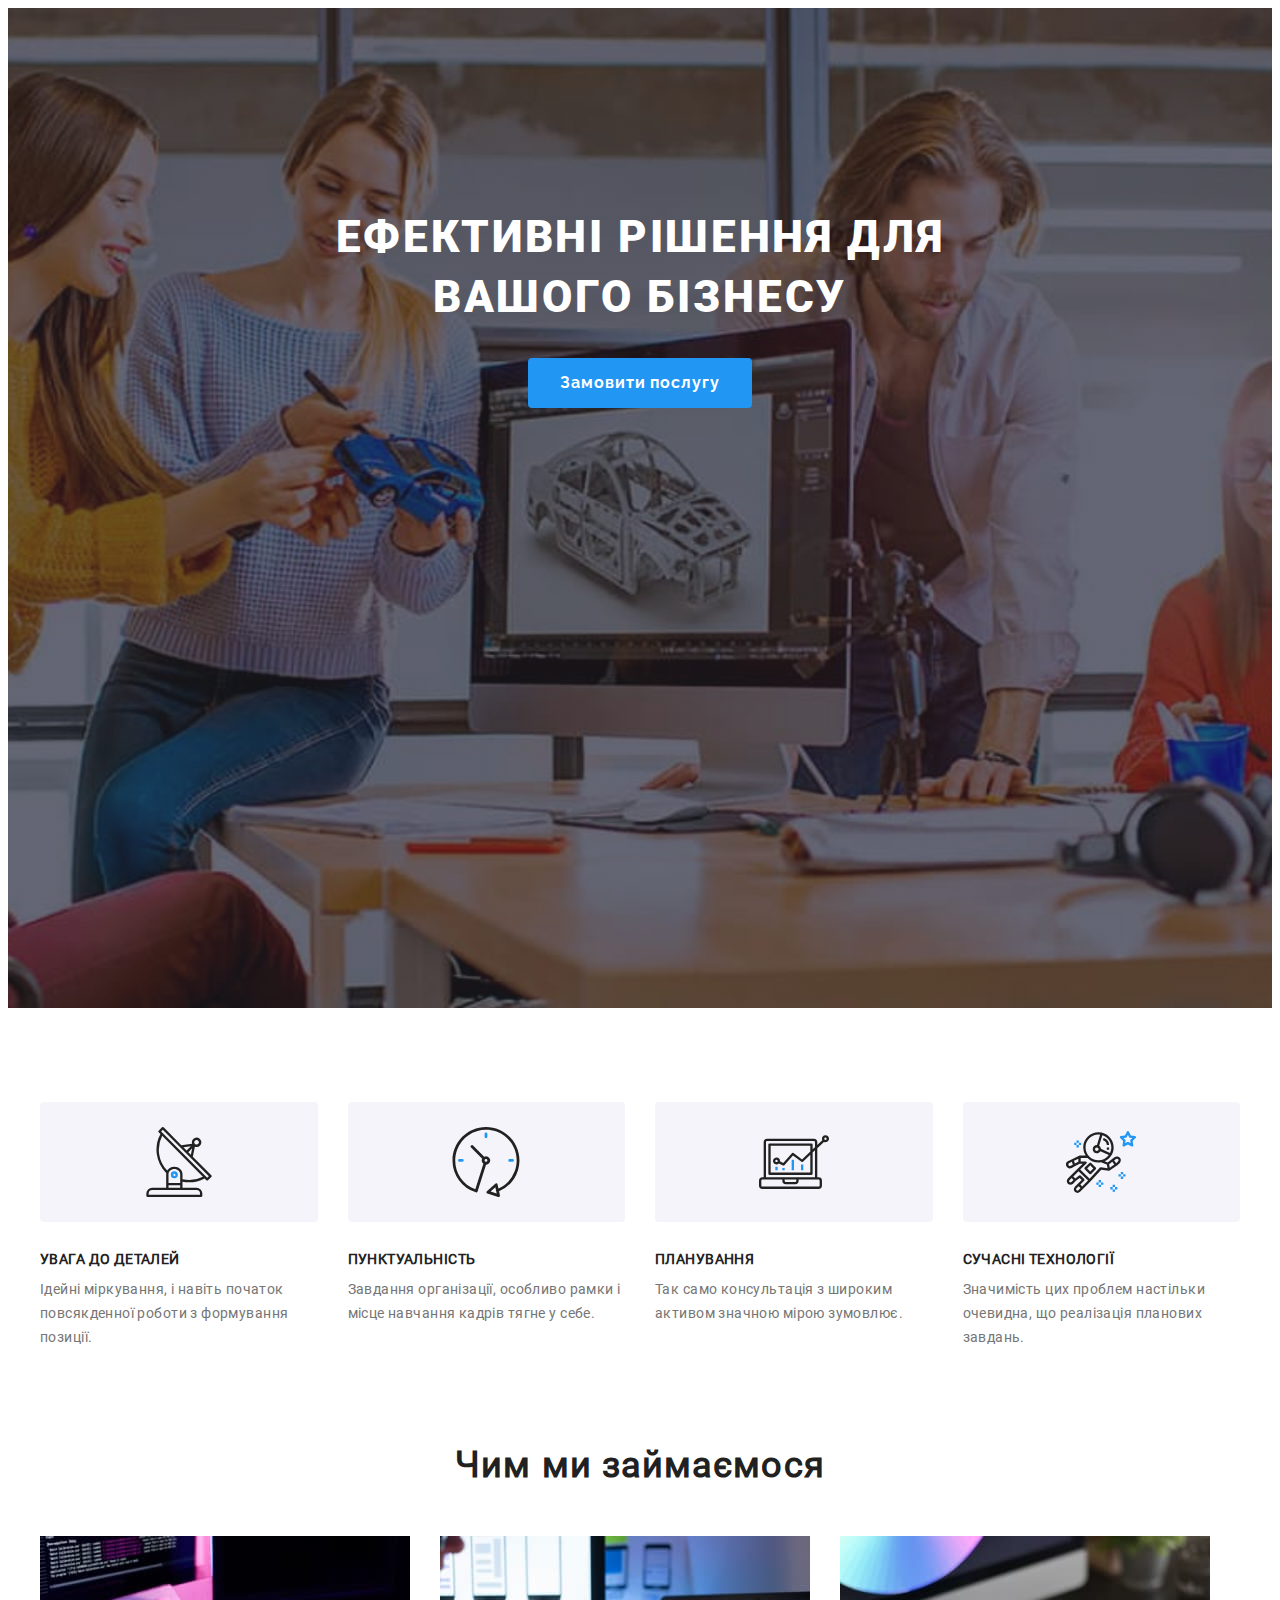
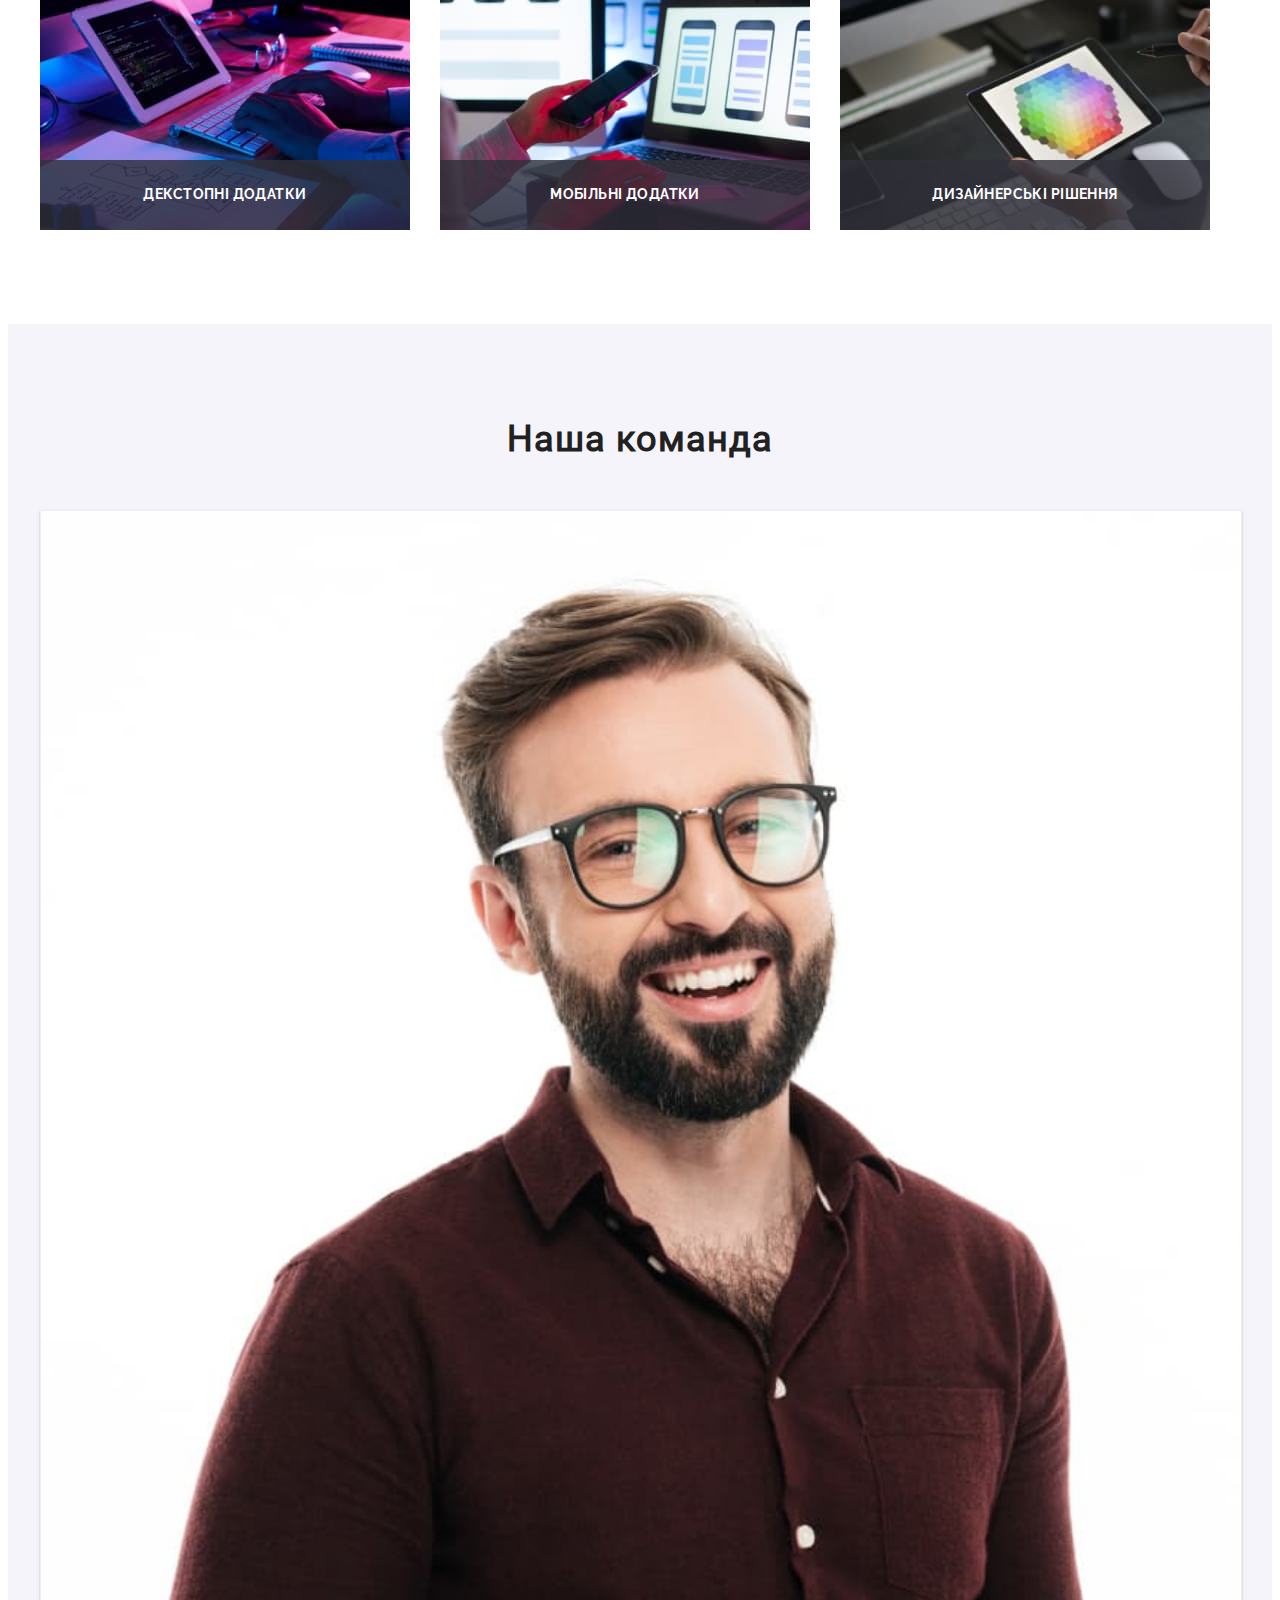
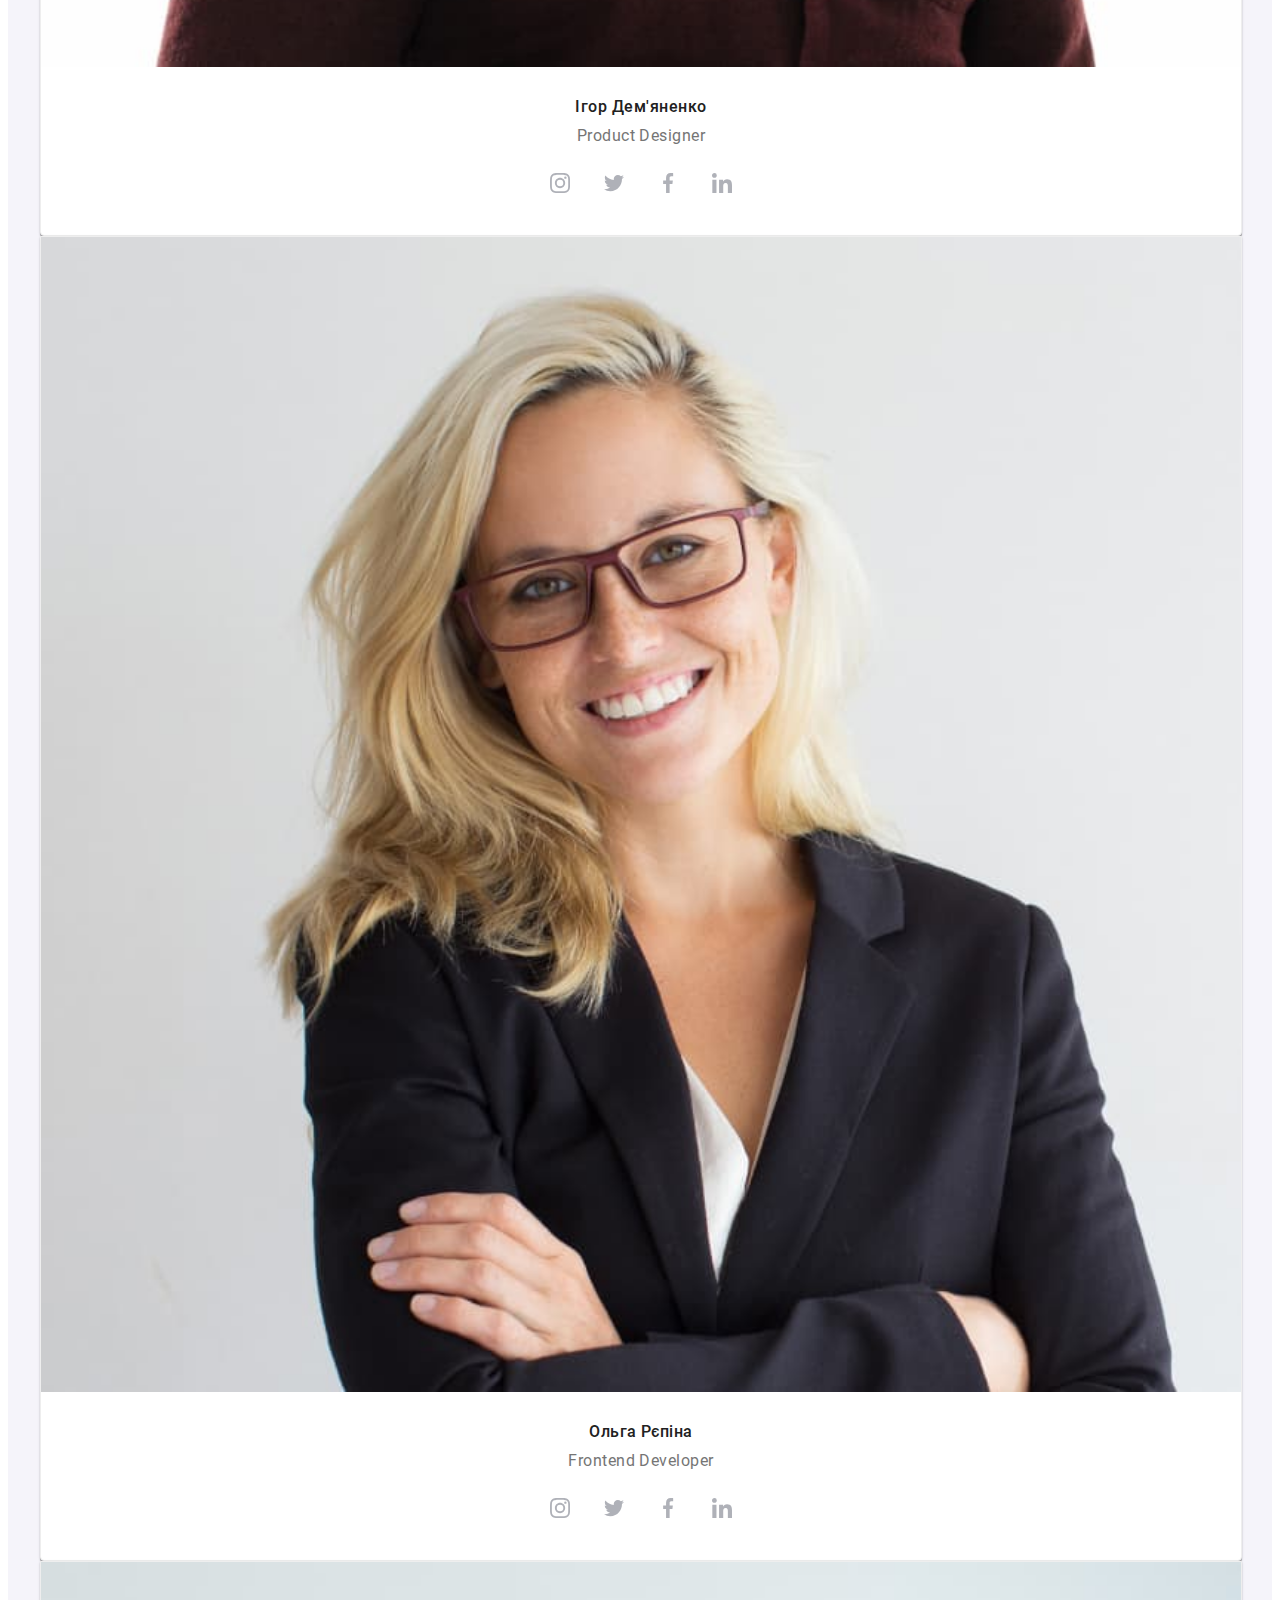
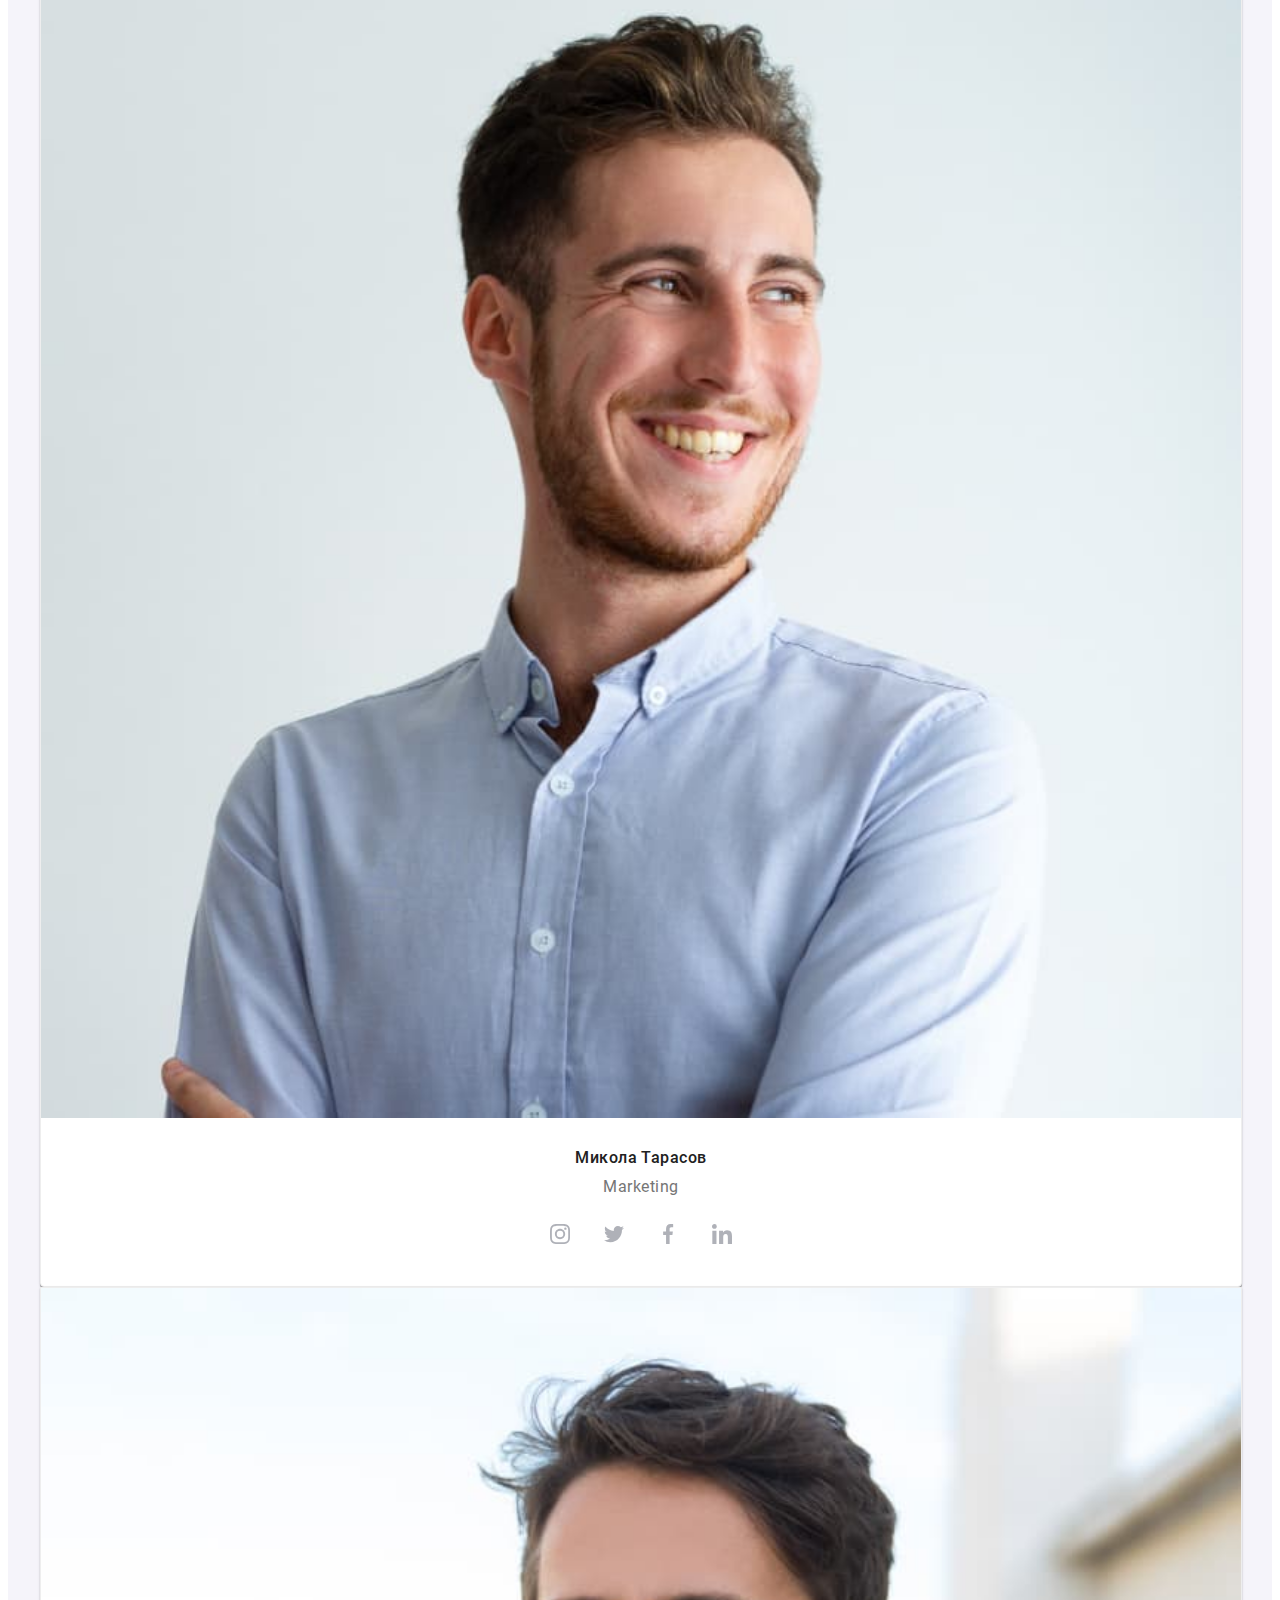
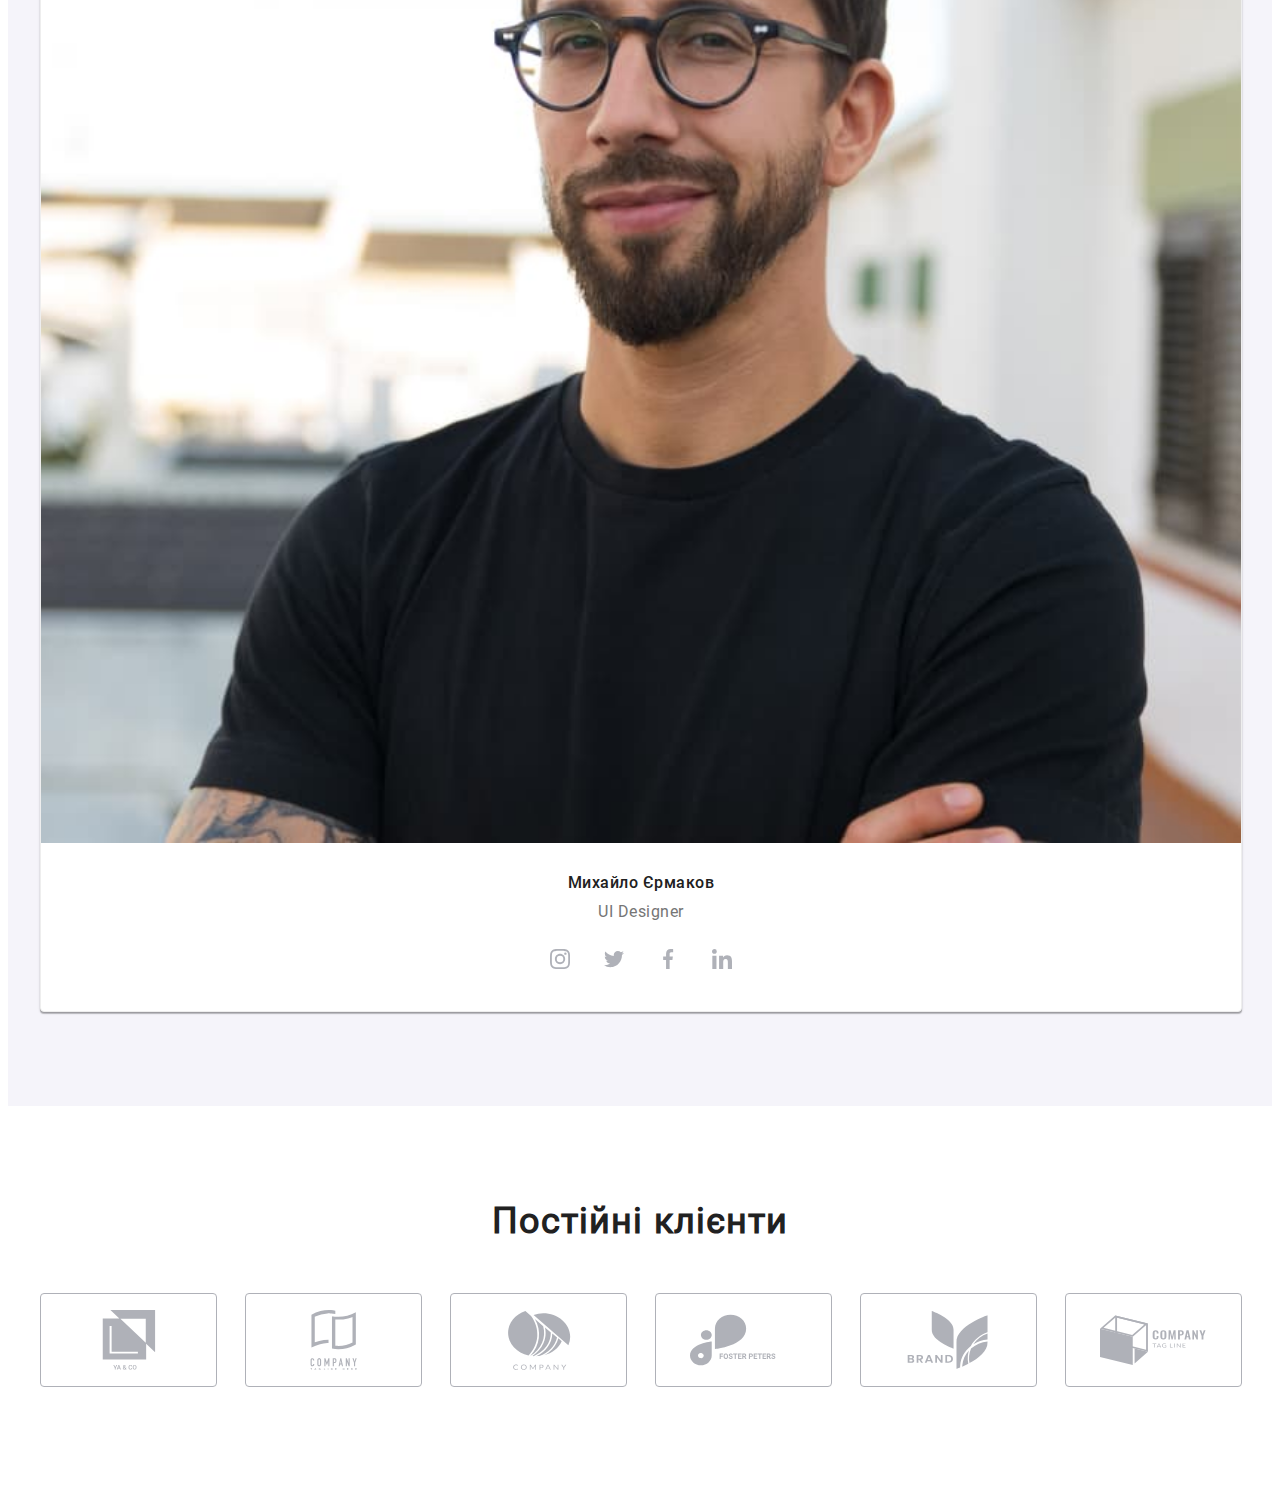
==== index.html @ 54b964d5 "Додає адаптивну верстку секцій головної сторінки" ====
<!DOCTYPE html>
<html lang="uk">
  <head>
    <meta charset="UTF-8" />
    <meta http-equiv="X-UA-Compatible" content="IE=edge" />
    <meta name="viewport" content="width=device-width, initial-scale=1.0" />
    <title>Studio</title>
    <!-- <link rel="preconnect" href="https://fonts.googleapis.com" />
    <link rel="preconnect" href="https://fonts.gstatic.com" crossorigin />
    <link
      href="https://fonts.googleapis.com/css2?family=Raleway:wght@700&family=Roboto:wght@400;500;700;900&display=swap"
      rel="stylesheet"
    /> -->
    <link
      rel="stylesheet"
      href="https://cdnjs.cloudflare.com/ajax/libs/modern-normalize/1.1.0/modern-normalize.min.css"
      integrity="sha512-wpPYUAdjBVSE4KJnH1VR1HeZfpl1ub8YT/NKx4PuQ5NmX2tKuGu6U/JRp5y+Y8XG2tV+wKQpNHVUX03MfMFn9Q=="
      crossorigin="anonymous"
      referrerpolicy="no-referrer"
    />
    <!-- <link rel="stylesheet" href="./css/styles.css" /> -->
    <link rel="stylesheet" href="./css/main.min.css" />

  </head>
  <body>
    <!-- <header class="header">
      <div class="container container-header">
        <a href="./index.html" lang="en" class="logo-colored link logo"
          >Web<span class="logo__dark">Studio</span></a>
        <nav>
          <ul class="list navigation">
            <li class="navigation__item">
              <a href="" class="navigation__link current link">Студія</a>
            </li>
            <li class="navigation__item">
              <a href="./portfolio.html" class="navigation__link link">Портфоліо</a>
            </li>
            <li class="navigation__item"><a href="" class="navigation__link link">Контакти</a></li>
          </ul>
        </nav>
        <ul class="list contact">
          <li>
            <a href="mailto:info@devstudio.com" class="contact__link link">
              <svg class="contact__icon" width="16" height="12">
                <use href="./images/icons.svg#icon-mail"></use></svg>info@devstudio.com</a
            >
          </li>
          <li>
            <a href="tel:+380961111111" class="contact__link link">
              <svg class="contact__icon" width="10" height="16">
                <use href="./images/icons.svg#icon-smartphone"></use></svg>+38 096 111 11 11</a
            >
          </li>
        </ul>
      </div>
    </header> -->

    <main>
      <section class="hero">
        <div class="container hero__container">
          <h1 class="hero__title">Ефективні рішення для вашого бізнесу</h1>
          <button type="button" class="hero__button" data-modal-open>Замовити послугу</button>
        </div>
      </section>
      <section class="section section-pb-null">
        <div class="container">
          <h2 class="visually-hidden">Наші переваги</h2>
          <ul class="list preference">
            <li class="preference__item">
              <div class="preference__bg">
                <svg width="70" height="70">
                  <use href="./images/icons.svg#icon-antenna"></use>
                </svg>
              </div>
              <h3 class="preference__title">Увага до деталей</h3>
              <p class="preference__text">
                Ідейні міркування, і навіть початок повсякденної роботи з формування позиції.
              </p>
            </li>
            <li class="preference__item">
              <div class="preference__bg">
                <svg width="70" height="70">
                  <use href="./images/icons.svg#icon-clock"></use>
                </svg>
              </div>
              <h3 class="preference__title">Пунктуальність</h3>
              <p class="preference__text">
                Завдання організації, особливо рамки і місце навчання кадрів тягне у себе.
              </p>
            </li>
            <li class="preference__item">
              <div class="preference__bg">
                <svg width="70" height="70">
                  <use href="./images/icons.svg#icon-diagram"></use>
                </svg>
              </div>
              <h3 class="preference__title">Планування</h3>
              <p class="preference__text">
                Так само консультація з широким активом значною мірою зумовлює.
              </p>
            </li>
            <li class="preference__item">
              <div class="preference__bg">
                <svg width="70" height="70">
                  <use href="./images/icons.svg#icon-astronaut"></use>
                </svg>
              </div>
              <h3 class="preference__title">Сучасні технології</h3>
              <p class="preference__text">
                Значимість цих проблем настільки очевидна, що реалізація планових завдань.
              </p>
            </li>
          </ul>
        </div>
      </section>
      <section class="section hidden-mob-tab">
        <div class="container">
          <h2 class="title-section">Чим ми займаємося</h2>
          <ul class="list our-work">
            <li>
              <div class="our-work__label">
                <img
                  class="our-work__img"
                  src="./images/our-work/our-work-jpg-1.jpg"
                  alt="Людина працює на комп'ютері"
                  width="370"
                  height="294"
                />
                <p class="our-work__text">Декстопні додатки</p>
              </div>
            </li>
            <li>
              <div class="our-work__label">
                <img
                  class="our-work__img"
                  src="./images/our-work/our-work-jpg-2.jpg"
                  alt="Людина працює на смартфоні та ноутбуці"
                  width="370"
                  height="294"
                />
                <p class="our-work__text">Мобільні додатки</p>
              </div>
            </li>
            <li>
              <div class="our-work__label">
                <img
                  class="our-work__img"
                  src="./images/our-work/our-work-jpg-3.jpg"
                  alt="Людина працює на графічному планшеті"
                  width="370"
                  height="294"
                />
                <p class="our-work__text">Дизайнерські рішення</p>
              </div>
            </li>
          </ul>
        </div>
      </section>
      <section class="section-our-tim section">
        <div class="container">
          <h2 class="title-section">Наша команда</h2>
          <ul class="list our-tim">
            <li class="our-tim__item">
              <img
                src="./images/our-team/team-jpg-1.jpg"
                alt="Усміхнений хлопець в окулярах"
                width="270"
                height="260"
              />
              <div class="our-tim__text">
                <h3 class="our-tim__workers">Ігор Дем'яненко</h3>
                <p lang="en" class="our-tim__positions">Product Designer</p>
                <ul class="soc-tim list">
                  <li class="soc-tim__item">
                    <a class="soc-tim__link link" href="">
                      <svg class="soc-tim__icon" width="20" height="20">
                        <use href="./images/icons.svg#icon-instagram"></use>
                      </svg>
                    </a>
                  </li>
                  <li class="soc-tim__item">
                    <a class="soc-tim__link link" href="">
                      <svg class="soc-tim__icon" width="20" height="20">
                        <use href="./images/icons.svg#icon-twitter"></use>
                      </svg>
                    </a>
                  </li>
                  <li class="soc-tim__item">
                    <a class="soc-tim__link link" href="">
                      <svg class="soc-tim__icon" width="20" height="20">
                        <use href="./images/icons.svg#icon-facebook"></use>
                      </svg>
                    </a>
                  </li>
                  <li class="soc-tim__item">
                    <a class="soc-tim__link link" href="">
                      <svg class="soc-tim__icon" width="20" height="20">
                        <use href="./images/icons.svg#icon-linkedin"></use>
                      </svg>
                    </a>
                  </li>
                </ul>
              </div>
            </li>
            <li class="our-tim__item">
              <img
                src="./images/our-team/team-jpg-2.jpg"
                alt="Усміхнена дівчина в окулярах"
                width="270"
                height="260"
              />
              <div class="our-tim__text">
                <h3 class="our-tim__workers">Ольга Рєпіна</h3>
                <p lang="en" class="our-tim__positions">Frontend Developer</p>
                <ul class="soc-tim list">
                  <li class="soc-tim__item">
                    <a class="soc-tim__link link" href="">
                      <svg class="soc-tim__icon" width="20" height="20">
                        <use href="./images/icons.svg#icon-instagram"></use>
                      </svg>
                    </a>
                  </li>
                  <li class="soc-tim__item">
                    <a class="soc-tim__link link" href="">
                      <svg class="soc-tim__icon" width="20" height="20">
                        <use href="./images/icons.svg#icon-twitter"></use>
                      </svg>
                    </a>
                  </li>
                  <li class="soc-tim__item">
                    <a class="soc-tim__link link" href="">
                      <svg class="soc-tim__icon" width="20" height="20">
                        <use href="./images/icons.svg#icon-facebook"></use>
                      </svg>
                    </a>
                  </li>
                  <li class="soc-tim__item">
                    <a class="soc-tim__link link" href="">
                      <svg class="soc-tim__icon" width="20" height="20">
                        <use href="./images/icons.svg#icon-linkedin"></use>
                      </svg>
                    </a>
                  </li>
                </ul>
              </div>
            </li>
            <li class="our-tim__item">
              <img
                src="./images/our-team/team-jpg-3.jpg"
                alt="Усміхнений хлопець"
                width="270"
                height="260"
              />
              <div class="our-tim__text">
                <h3 class="our-tim__workers">Микола Тарасов</h3>
                <p lang="en" class="our-tim__positions">Marketing</p>
                <ul class="soc-tim list">
                  <li class="soc-tim__item">
                    <a class="soc-tim__link link" href="">
                      <svg class="soc-tim__icon" width="20" height="20">
                        <use href="./images/icons.svg#icon-instagram"></use>
                      </svg>
                    </a>
                  </li>
                  <li class="soc-tim__item">
                    <a class="soc-tim__link link" href="">
                      <svg class="soc-tim__icon" width="20" height="20">
                        <use href="./images/icons.svg#icon-twitter"></use>
                      </svg>
                    </a>
                  </li>
                  <li class="soc-tim__item">
                    <a class="soc-tim__link link" href="">
                      <svg class="soc-tim__icon" width="20" height="20">
                        <use href="./images/icons.svg#icon-facebook"></use>
                      </svg>
                    </a>
                  </li>
                  <li class="soc-tim__item">
                    <a class="soc-tim__link link" href="">
                      <svg class="soc-tim__icon" width="20" height="20">
                        <use href="./images/icons.svg#icon-linkedin"></use>
                      </svg>
                    </a>
                  </li>
                </ul>
              </div>
            </li>
            <li class="our-tim__item">
              <img
                src="./images/our-team/team-jpg-4.jpg"
                alt="Усміхнений хлопець в окулярах"
                width="270"
                height="260"
              />
              <div class="our-tim__text">
                <h3 class="our-tim__workers">Михайло Єрмаков</h3>
                <p lang="en" class="our-tim__positions">UI Designer</p>
                <ul class="soc-tim list">
                  <li class="soc-tim__item">
                    <a class="soc-tim__link link" href="">
                      <svg class="soc-tim__icon" width="20" height="20">
                        <use href="./images/icons.svg#icon-instagram"></use>
                      </svg>
                    </a>
                  </li>
                  <li class="soc-tim__item">
                    <a class="soc-tim__link link" href="">
                      <svg class="soc-tim__icon" width="20" height="20">
                        <use href="./images/icons.svg#icon-twitter"></use>
                      </svg>
                    </a>
                  </li>
                  <li class="soc-tim__item">
                    <a class="soc-tim__link link" href="">
                      <svg class="soc-tim__icon" width="20" height="20">
                        <use href="./images/icons.svg#icon-facebook"></use>
                      </svg>
                    </a>
                  </li>
                  <li class="soc-tim__item">
                    <a class="soc-tim__link link" href="">
                      <svg class="soc-tim__icon" width="20" height="20">
                        <use href="./images/icons.svg#icon-linkedin"></use>
                      </svg>
                    </a>
                  </li>
                </ul>
              </div>
            </li>
          </ul>
        </div>
      </section>
      <section class="section">
        <div class="container">
          <h2 class="title-section">Постійні клієнти</h2>
          <ul class="customers list">
            <li class="customers__item">
              <a class="customers__link">
                <svg class="customers__logo" width="106" height="60">
                  <use href="./images/icons.svg#icon-yako-logo"></use>
                </svg>
              </a>
            </li>
            <li class="customers__item">
              <a class="customers__link link" href="">
                <svg class="customers__logo" width="106" height="60">
                  <use href="./images/icons.svg#icon-tagline-logo"></use>
                </svg>
              </a>
            </li>
            <li class="customers__item">
              <a class="customers__link link" href="">
                <svg class="customers__logo" width="106" height="60">
                  <use href="./images/icons.svg#icon-company-logo"></use>
                </svg>
              </a>
            </li>
            <li class="customers__item">
              <a class="customers__link link" href="">
                <svg class="customers__logo" width="106" height="60">
                  <use href="./images/icons.svg#icon-foster-logo"></use>
                </svg>
              </a>
            </li>
            <li class="customers__item">
              <a class="customers__link link" href="">
                <svg class="customers__logo" width="106" height="60">
                  <use href="./images/icons.svg#icon-brand-logo"></use>
                </svg>
              </a>
            </li>
            <li class="customers__item">
              <a class="customers__link link" href="">
                <svg class="customers__logo" width="106" height="60">
                  <use href="./images/icons.svg#icon-comptag-logo"></use>
                </svg>
              </a>
            </li>
          </ul>
        </div>
      </section>
    </main>
    <!-- <footer class="footer">
      <div class="container container-footer">
          <div class="container-addres">
            <a href="./index.html" lang="en" class="logo-colored logo-footer link"
              >Web<span class="logo__part-light">Studio</span></a
            >
            <address class="addres">
              <ul>
                <li class="addres__list">
                  <a
                    href="https://goo.gl/maps/gcZeXsUXaWPPvR7o7"
                    target="_blank"
                    rel="noopenet noreferrer nofollow"
                    class="addres__link addres__footer link"
                    >м. Київ, пр-т Лесі Українки, 26</a
                  >
                </li>
                <li class="addres__list">
                  <a
                    href="mailto:info@devstudio.com"
                    class="addres__contact addres__footer link"
                    >info@devstudio.com</a
                  >
                </li>
                <li class="addres__list">
                  <a href="tel:+380961111111" class="addres__contact addres__footer link"
                    >+38 096 111 11 11</a
                  >
                </li>
              </ul>
            </address>
          </div>
          <div class="soc-join">
            <p class="soc-join__text">Приєднуйтесь</p>
            <ul class="soc-join__list list join">
              <li class="soc-join__item">
                <a class="soc-join__link link" href="">
                  <svg class="soc-join__icon" width="20" height="20">
                    <use href="./images/icons.svg#icon-instagram"></use>
                  </svg>
                </a>
              </li>
              <li class="soc-join__item">
                <a class="soc-join__link link" href="">
                  <svg class="soc-join__icon" width="20" height="20">
                    <use href="./images/icons.svg#icon-twitter"></use>
                  </svg>
                </a>
              </li>
              <li class="soc-join__item">
                <a class="soc-join__link link" href="">
                  <svg class="soc-join__icon" width="20" height="20">
                    <use href="./images/icons.svg#icon-facebook"></use>
                  </svg>
                </a>
              </li>
              <li class="soc-join__item">
                <a class="soc-join__link link" href="">
                  <svg class="soc-join__icon" width="20" height="20">
                    <use href="./images/icons.svg#icon-linkedin"></use>
                  </svg>
                </a>
              </li>
            </ul>
          </div>
          <div class="subscribe">
            <p class="subscribe__title">Підпишіться на розсилку</p>
            <form>
              <div class="subscribe__container">
                <label for="email-join"></label>
                <input
                  type="email"
                  class="subscribe__input"
                  name="email-join"
                  placeholder="E-mail"
                  id="email-join"
                />
                <button type="submit" class="subscribe__btn">
                  Підписатися<svg class="subscribe__icon-send" width="24" height="24">
                    <use href="./images/icons.svg#icon-send"></use>
                  </svg>
                </button>
              </div>
            </form>
          </div>
      </div>
    </footer> -->
    <div class="backdrop is-hidden" data-modal>
      <div class="modal">
        <button type="button" class="modal__close-btn" data-modal-close>
          <svg width="18" height="18">
            <use href="./images/icons.svg#icon-close-black"></use>
          </svg>
        </button>
        <p class="modal__title">Залиште свої дані, ми вам передзвонимо</p>
        <form>
          <ul class="list">
            <li class="modal__item">
              <label for="user-name" class="modal__label">Ім'я</label>
              <div class="modal__wrap">
                <input type="text" name="user-name" class="modal__input" required id="user-name" />
                <svg class="modal__icon" width="18" height="18">
                  <use href="./images/icons.svg#icon-person-black"></use>
                </svg>
              </div>
            </li>
            <li class="modal__item">
              <label for="user-tel" class="modal__label">Телефон</label>
              <div class="modal__wrap">
                <input type="tel" name="user-tel" class="modal__input" required id="user-tel" />
                <svg class="modal__icon" width="18" height="18">
                  <use href="./images/icons.svg#icon-phone-black"></use>
                </svg>
              </div>
            </li>
            <li class="modal__item">
              <label for="user-email" class="modal__label">Пошта</label>
              <div class="modal__wrap">
                <input
                  type="email"
                  name="user-email"
                  class="modal__input"
                  required
                  id="user-email"
                />
                <svg class="modal__icon" width="18" height="18">
                  <use href="./images/icons.svg#icon-email-black"></use>
                </svg>
              </div>
            </li>
          </ul>
          <div class="modal__field">
            <label for="user-text" class="modal__label">Коментар</label>
            <textarea
              name="user-text"
              id="user-text"
              class="modal__user-text"
              placeholder="Введіть текст"
            ></textarea>
          </div>
          <div class="check">
            <input
              type="checkbox"
              class="check__input visually-hidden"
              name="privacy"
              value="true"
              required
              id="privacy"
            />
            <label for="privacy" class="check__text">
              <span>
                <svg width="16" height="15">
                  <use href="./images/icons.svg#icon-check"></use>
                </svg>
              </span>
              Погоджуюся з розсилкою та приймаю<a href="" class="check__link"
                >Умови договору</a
              ></label
            >
          </div>
          <button type="submit" class="button modal__submit-btn">Відправити</button>
        </form>
      </div>
    </div>
    <script src="./js/modal.js"></script>
  </body>
</html>
---- css/styles.css ----
/* @font-face {
  font-family: Raleway-700;
  src: url(../fonts/raleway-v28-cyrillic-700.ttf);
}
@font-face {
  font-family: Roboto-regular;
  src: url(../fonts/roboto-v30-cyrillic-regular.ttf);
}

@font-face {
  font-family: Roboto-500;
  src: url(../fonts/roboto-v30-cyrillic-500.ttf);
}

@font-face {
  font-family: Roboto-700;
  src: url(../fonts/raleway-v28-cyrillic-700.ttf);
}

@font-face {
  font-family: Roboto-900;
  src: url(../fonts/roboto-v30-cyrillic-900.ttf);
} */


/* :root {
  --color-bg-header-and-logo-btn-addres: #ffffff;
  --color-logo-and-focus-btn-hero: #2196f3;
  --color-logo-light-bg: #000000;
  --color-nav-and-title-and-btn-project: #212121;
  --color-bg_section-preference-work-projects: #f5f5f5;
  --color-contacts-and-paragraph: #757575;
  --color-bg-our-tim-and-bg-button-our-projects: #f5f4fa;
  --color-bg-hero-and-footer: #2f303a;
  --color-button-hero-focus: #188ce8;
  --color-contact-in-footer: rgba(255, 255, 255, 0.6);
  --color-bg-hero: #c4c4c4;
  --color-soc-icon: #afb1b8;
  --color-modal-input-border: rgba(33, 33, 33, 0.2);
} */

/* p,
h1,
h2,
h3 {
  margin: 0;
}

ul {
  margin: 0;
  padding-left: 0;
}

body {
  font-family: Roboto-regular, sans-serif;
  /* font-family: 'Roboto', sans-serif; */
  /* font-size: 14px;
  color: var(--color-contacts-and-paragraph);
}

.list {
  list-style: none;
}

.link {
  text-decoration: none;
}

.container {
  width: 1200px;
  padding-left: 15px;
  padding-right: 15px;
  margin: 0 auto;
}

.section {
  padding-top: 94px;
  padding-bottom: 94px;
}

.visually-hidden {
  position: absolute;
  white-space: nowrap;
  width: 1px;
  height: 1px;
  overflow: hidden;
  border: 0;
  padding: 0;
  clip: rect(0 0 0 0);
  clip-path: inset(50%);
  margin: -1px;
} */ 

/* -----------HEADER---------------- */
/* .header {
  border: 1px solid #ececec;
}

.container-header {
  display: flex;
}
.navigation {
  display: flex;
  gap: 50px;
}
.contact {
  display: flex;
  gap: 30px;
  margin-left: auto;
  align-items: center;
}

.logo {
  padding-top: 24px;
  padding-bottom: 25px;
  margin-right: 93px;
}
.logo-colored {
  font-family: Raleway-700, sans-serif;
  /* font-family: 'Raleway', sans-serif; */
  /* font-weight: 700;
  font-size: 26px;
  line-height: 1.19;
  letter-spacing: 0.03em;
  color: var(--color-logo-and-focus-btn-hero);
}
.logo__dark {
  color: var(--color-logo-light-bg);
}

.navigation__link {
  padding: 32px 0;
  display: block;
  font-family: Roboto-500, sans-serif;
  font-weight: 500;
  line-height: 1.14;
  letter-spacing: 0.02em;
  color: var(--color-nav-and-title-and-btn-project);
  transition: color 250ms cubic-bezier(0.4, 0, 0.2, 1);
}

.navigation__link:hover,
.navigation__link:focus {
  color: var(--color-logo-and-focus-btn-hero);
}
.current {
  color: var(--color-logo-and-focus-btn-hero);
}

.navigation__item {
  position: relative;
}

.current::after {
  content: '';
  width: 100%;
  height: 4px;
  position: absolute;
  bottom: -1px;
  left: 0;
  background: var(--color-logo-and-focus-btn-hero);
  border: 1px solid transparent;
  box-shadow: 0px 4px 4px rgba(0, 0, 0, 0.25);
  border-radius: 2px;
}

.contact__link {
  padding: 32px 0;
  display: flex;
  align-items: center;
  justify-content: flex-start;
    font-family: Roboto-500, sans-serif;
  font-weight: 500;
  line-height: 1.14;
  letter-spacing: 0.02em;
  color: inherit;
  transition: color 250ms cubic-bezier(0.4, 0, 0.2, 1);
}

.contact__link:hover,
.contact__link:focus {
  color: var(--color-logo-and-focus-btn-hero);
}

.contact__link:hover .contact__icon,
.contact__link:focus .contact__icon {
  fill: var(--color-logo-and-focus-btn-hero);
}

.contact__icon {
  fill: currentColor;
  margin-right: 10px;
  transition: fill 250ms cubic-bezier(0.4, 0, 0.2, 1);
}  */
/* ----------STUDIO------------------ */
/* ---------section---HERO--------------- */
/* .hero {
  height: 600px;
  max-width: 1600px;
  margin-left: auto;
  margin-right: auto;
  padding: 200px 0;
  background: var(--color-bg-hero);
  background-image: linear-gradient(rgba(47, 48, 58, 0.4), rgba(47, 48, 58, 0.4)),
    url(../images/hero-img.jpg);
  background-repeat: no-repeat;
  background-position: center;
  background-size: cover;
}

.hero__container {
  display: flex;
  flex-direction: column;
  align-items: center;
}

.hero__title {
  margin-bottom: 30px;
  max-width: 696px;
  vertical-align: middle;
    font-family: Roboto-900, sans-serif;
  font-weight: 900;
  font-size: 44px;
  line-height: 1.36;
  text-align: center;
  letter-spacing: 0.06em;
  text-transform: uppercase;
  color: var(--color-bg-header-and-logo-btn-addres);
}

.hero__button {
  background: var(--color-logo-and-focus-btn-hero);
  font-family: inherit;
    font-family: Roboto-700, sans-serif;
  font-weight: 700;
  font-size: 16px;
  line-height: 1.88;
  letter-spacing: 0.06em;
  border-radius: 4px;
  cursor: pointer;
  min-width: 216;
  height: 50;
  padding: 10px 32px;
  border: 1px transparent;
  color: var(--color-bg-header-and-logo-btn-addres);
  position: background 250ms cubic-bezier(0.4, 0, 0.2, 1);
}
.hero__button:hover,
.hero__button:focus {
  background: var(--color-button-hero-focus);
} */
/* -----------SECTION------НАШІ-ПЕРЕВАГИ-----------*/
/* .section-pb-null {
  padding-bottom: 0;
}
.preference {
  display: flex;
}

.preference__list {
  flex-basis: calc((100% - 90px) / 4);
}

.preference__list:not(:last-child) {
  margin-right: 30px;
}

.preference__bg {
  display: flex;
  align-items: center;
  justify-content: center;
  background: var(--color-bg-our-tim-and-bg-button-our-projects);
  border-radius: 4px;
  margin-bottom: 30px;
  height: 120px;
}

.preference__item {
  margin-bottom: 10px;
  font-size: inherit;
  line-height: 1.14;
  letter-spacing: 0.03em;
  text-transform: uppercase;
  color: var(--color-nav-and-title-and-btn-project);
}

.preference__text {
  line-height: 1.71;
  letter-spacing: 0.03em;
}
/* -----------SECTION--------ЧИМ_МИ_ЗАЙМАЄМОСЯ--------------- */
/* .our-work {
  display: flex;
  gap: 30px;
}

.our-work__img {
  display: block;
}

.title-section {
  margin-bottom: 50px;
  font-size: 36px;
  line-height: 1.17;
  text-align: center;
  letter-spacing: 0.03em;
  color: var(--color-nav-and-title-and-btn-project);
}

.our-work__label {
  position: relative;
}

.our-work__text {
  position: absolute;
  display: flex;
  align-items: center;
  justify-content: center;
  bottom: 0;
  left: 0;
  min-height: 70px;
  width: 100%;
  background: rgba(47, 48, 58, 0.8);
    font-family: Roboto-700, sans-serif;
  font-weight: 700;
  font-size: 14px;
  line-height: 1.14;
  text-align: center;
  letter-spacing: 0.03em;
  text-transform: uppercase;
  color: var(--color-bg-header-and-logo-btn-addres);
}  */

/* -----------SECTION-----НАША-КОМАНДА------------ */

/* .our-tim {
  display: flex;
  gap: 30px;
}
.our-tim__text {
  padding: 30px 32px;
}

.section-our-tim {
  background: var(--color-bg-our-tim-and-bg-button-our-projects);
}

.our-tim__item {
  border: 1px solid #eeeeee;
  box-shadow: 0px 1px 3px rgba(0, 0, 0, 0.12), 0px 1px 1px rgba(0, 0, 0, 0.14),
    0px 2px 1px rgba(0, 0, 0, 0.2);
  border-radius: 0px 0px 4px 4px;
  background-color: var(--color-bg-header-and-logo-btn-addres);
}
.our-tim__workers {
  margin-bottom: 10px;
    font-family: Roboto-500, sans-serif;
  font-weight: 500;
  font-size: 16px;
  line-height: 1.19;
  text-align: center;
  letter-spacing: 0.03em;
  color: var(--color-nav-and-title-and-btn-project);
}
.our-tim__positions {
  font-size: 16px;
  line-height: 1.19;
  text-align: center;
  letter-spacing: 0.03em;
}

.soc-tim {
  display: flex;
  align-items: center;
  justify-content: center;
  margin-top: 16px;
}
.soc-tim__item:not(:last-child) {
  margin-right: 10px;
}

.soc-tim__item {
  width: 44px;
  height: 44px;
}

.soc-tim__link {
  width: 100%;
  height: 100%;
  border-radius: 50%;
  display: flex;
  align-items: center;
  justify-content: center;
  transition: background-color 250ms cubic-bezier(0.4, 0, 0.2, 1);
}

.soc-tim__icon {
  fill: var(--color-soc-icon);
  transition: fill 250ms cubic-bezier(0.4, 0, 0.2, 1);
}

.soc-tim__link:hover,
.soc-tim__link:focus {
  background-color: var(--color-logo-and-focus-btn-hero);
}
.soc-tim__link:hover .soc-tim__icon,
.soc-tim__link:focus .soc-tim__icon {
  fill: var(--color-bg-header-and-logo-btn-addres);
} */

/* ------------ПОСТІЙНІ--КЛІЄНТИ---------- */

/* .customers {
  display: flex;
  align-items: center;
  justify-content: center;
}

.customers__item {
  width: calc((100%-150) / 6);
  height: 92px;
}

.customers__item:not(:last-child) {
  margin-right: 30px;
}

.customers__link {
  display: flex;
  align-items: center;
  justify-content: center;
  width: 100%;
  height: 100%;
  border: 1px solid var(--color-soc-icon);
  border-radius: 4px;
  transition: border 250ms cubic-bezier(0.4, 0, 0.2, 1);
}

.customers__logo {
  fill: var(--color-soc-icon);
  transition: fill 250ms cubic-bezier(0.4, 0, 0.2, 1);
}
.customers__link:hover,
.customers__link:focus {
  border: 1px solid var(--color-logo-and-focus-btn-hero);
}
.customers__link:hover .customers__logo,
.customers__link:focus .customers__logo {
  fill: var(--color-logo-and-focus-btn-hero);
} */

/* ------------PORTFOLIO----------------- */
/* ------SECTION-------НАШІ-РОБОТИ---*/

/* .menu {
  display: flex;
  justify-content: center;
  gap: 8px;
  margin-bottom: 34px;
}

.menu__btn {
  padding: 6px 22px;
  border-radius: 4px;
  border: 1px solid transparent;
  background: var(--color-bg-our-tim-and-bg-button-our-projects);
  font-family: inherit;
    font-family: Roboto-500, sans-serif;
  font-weight: 500;
  font-size: 16px;
  line-height: 1.63;
  text-align: center;
  letter-spacing: 0.03em;
  cursor: pointer;
  color: var(--color-nav-and-title-and-btn-project);
  transition: color 250ms cubic-bezier(0.4, 0, 0.2, 1),
    background 250ms cubic-bezier(0.4, 0, 0.2, 1), box-shadow 250ms cubic-bezier(0.4, 0, 0.2, 1);
}

.menu__btn:nth-child(1) {
  padding-right: 25px;
  padding-left: 25px;
}

.menu__btn:hover,
.menu__btn:focus {
  background: var(--color-logo-and-focus-btn-hero);
  color: var(--color-bg-header-and-logo-btn-addres);
  box-shadow: 0px 3px 1px rgba(0, 0, 0, 0.1), 0px 1px 2px rgba(0, 0, 0, 0.08),
    0px 2px 2px rgba(0, 0, 0, 0.12);
}
.projects__link {
  color: inherit;
  display: block;
  box-shadow: none;
  transition: box-shadow 250ms cubic-bezier(0.4, 0, 0.2, 1);
}

.projects__link:hover,
.projects__linkt:focus {
  box-shadow: 0px 1px 1px rgba(0, 0, 0, 0.12), 0px 4px 4px rgba(0, 0, 0, 0.06),
    1px 4px 6px rgba(0, 0, 0, 0.16);
}

.projects__link:hover .projects__text {
  transform: translateY(0%);
}

.projects__box {
  position: relative;
  overflow: hidden;
}

.projects__text {
  position: absolute;
  top: 0;
  left: 0;
  background: rgba(33, 150, 243, 0.9);
  padding: 63px 24px;
  height: 100%;
  transform: translateY(100%);
  transition: transform 250ms cubic-bezier(0.4, 0, 0.2, 1);
  overflow: auto;
  font-size: 18px;
  line-height: 1.56;
  letter-spacing: 0.03em;
  color: var(--color-bg-header-and-logo-btn-addres);
}

.projects__title {
  margin-bottom: 4px;
  font-size: 18px;
  line-height: 2;
  letter-spacing: 0.06em;
  color: var(--color-nav-and-title-and-btn-project);
}

.projects {
  display: flex;
  flex-wrap: wrap;
  gap: 30px;
  width: calc((100% - 60) / 3);
}

.projects__type {
  font-size: 16px;
  line-height: 1.88;
  letter-spacing: 0.03em;
}

.projects__wrap {
  padding: 20px 24px;
  /* display: block; */
  /* border: 1px solid #eeeeee;
  border-top: none;
}

.capital-letters {
  text-transform: uppercase;
}  */
/* ----------FOOTER--------------------- */
/* .footer {
  background: var(--color-bg-hero-and-footer);
  padding: 60px 0px;
}

.logo__part-light {
  color: var(--color-bg-header-and-logo-btn-addres);
}

.addres__list:not(:last-child) {
  margin-bottom: 9px;
}
.addres {
  font-style: normal;
  margin-top: 20px;
}

.addres__footer {
  transition: color 250ms cubic-bezier(0.4, 0, 0.2, 1);
}

.addres__footer:hover,
.addres__footer:focus {
  color: var(--color-logo-and-focus-btn-hero);
}

.addres__link {
  line-height: 1.71;
  letter-spacing: 0.03em;
  color: var(--color-bg-header-and-logo-btn-addres);
}
.addres__list {
  list-style: none;
}

.addres__contact {
  font-weight: 400;
  line-height: 1.71;
  letter-spacing: 0.03em;
  color: var(--color-contact-in-footer);
}

.container-footer {
  display: flex;
  flex-direction: row;
}

.container-addres {
  margin-right: 70px;
}



.subscribe {
  margin-left: auto;
}

.soc-join__text {
  font-family: Roboto-700, sans-serif;
  font-weight: 700;
  font-size: 14px;
  line-height: 1.14;
  letter-spacing: 0.03em;
  text-transform: uppercase;
  color: var(--color-bg-header-and-logo-btn-addres);
  margin-bottom: 20px;
}

.join {
  display: flex;
  align-items: center;
  justify-content: center;
}
.soc-join__item:not(:last-child) {
  margin-right: 10px;
}

.soc-join__item {
  width: 44px;
  height: 44px;
}

.soc-join__link {
  width: 100%;
  height: 100%;
  border-radius: 50%;
  background: rgba(255, 255, 255, 0.1);
  display: flex;
  align-items: center;
  justify-content: center;
  transition: background-color 250ms cubic-bezier(0.4, 0, 0.2, 1);
}

.soc-join__icon {
  fill: var(--color-bg-header-and-logo-btn-addres);
}

.soc-join__link:hover,
.soc-join__link:focus {
  background-color: var(--color-logo-and-focus-btn-hero);
}

.subscribe__title {
  margin-bottom: 20px;
    font-family: Roboto-700, sans-serif;
  font-weight: 700;
  font-size: 14px;
  line-height: 1.14;
  letter-spacing: 0.03em;
  text-transform: uppercase;
  color: var(--color-bg-header-and-logo-btn-addres);
}

.subscribe__input {
  margin-right: 12px;
  padding-left: 16px;
  width: 358px;
  height: 50px;
  color: var(--color-bg-header-and-logo-btn-addres);
  font-size: 16px;
  line-height: 1.25;
  border: 1px solid var(--color-contact-in-footer);
  filter: drop-shadow(0px 4px 4px rgba(0, 0, 0, 0.15));
  border-radius: 4px;
  background-color: var(--color-bg-hero-and-footer);
}

.subscribe__input:focus {
  border: 1px solid var(--color-logo-and-focus-btn-hero);
}

.subscribe__input::placeholder {
  font-size: 16px;
  line-height: 1.25;
  display: flex;
  align-items: center;
  letter-spacing: 0.03em;
  color: var(--color-contact-in-footer);
}

.subscribe__container {
  display: flex;
  align-items: center;
}

.subscribe__btn {
  padding: 10px 28px;
  font-weight: 700;
  font-size: 16px;
  line-height: 1.88px;
  display: flex;
  align-items: center;
  text-align: center;
  letter-spacing: 0.06em;
  color: var(--color-bg-header-and-logo-btn-addres);
  min-width: 200px;
  height: 50px;
  background: #2196f3;
  box-shadow: 0px 4px 4px rgba(0, 0, 0, 0.15);
  border-radius: 4px;
  cursor: pointer;
  border: transparent;
}

.subscribe__icon-send {
  margin-left: 10px;
} */

/* -----------MODAL---------------- */
/* .backdrop {
  position: fixed;
  top: 0;
  left: 0;
  width: 100%;
  height: 100%;
  background: rgba(0, 0, 0, 0.2);
  transition: opacity 250ms cubic-bezier(0.4, 0, 0.2, 1),
    visibility 250ms cubic-bezier(0.4, 0, 0.2, 1);
}

.modal {
  padding: 40px;
  width: 528px;
  min-height: 581px;
  position: absolute;
  top: 50%;
  left: 50%;
  transform: translate(-50%, -50%) scale(1);
  transition: transform 250ms linear;
  background: var(--color-bg-header-and-logo-btn-addres);
  box-shadow: 0px 1px 3px rgba(0, 0, 0, 0.12), 0px 1px 1px rgba(0, 0, 0, 0.14),
    0px 2px 1px rgba(0, 0, 0, 0.2);
  border-radius: 4px;
}

.backdrop.is-hidden .modal {
  transform: translate(-50%, -50%) scale(0);
}

.modal__close-btn {
  width: 30px;
  height: 30px;
  position: absolute;
  top: 8px;
  right: 8px;
  display: flex;
  align-items: center;
  justify-items: center;
  background: var(--color-bg-header-and-logo-btn-addres);
  border: 1px solid rgba(0, 0, 0, 0.1);
  border-radius: 50%;
  cursor: pointer;
  transition: fill 250ms cubic-bezier(0.4, 0, 0.2, 1);
}

.modal__close-btn:hover,
.modal__close-btn:focus + svg {
  fill: var(--color-logo-and-focus-btn-hero);
}

.is-hidden {
  opacity: 0;
  visibility: hidden;
  pointer-events: none;
}

.modal__title {
  margin-bottom: 12px;
    font-family: Roboto-700, sans-serif;
  font-weight: 700;
  font-size: 20px;
  line-height: 1.15;
  text-align: center;
  letter-spacing: 0.03em;
  color: var(--color-nav-and-title-and-btn-project);
}

.modal__input {
  width: 100%;
  height: 40px;
  border: 1px solid var(--color-modal-input-border);
  border-radius: 4px;
  padding-left: 42px;
  outline: transparent;
  transition: border 250ms cubic-bezier(0.4, 0, 0.2, 1);
}

.modal__input:focus {
  border: 1px solid var(--color-logo-and-focus-btn-hero);
}

.modal__input:focus + .modal__icon {
  fill: var(--color-logo-and-focus-btn-hero);
}

.modal__wrap {
  position: relative;
}

.modal__icon {
  position: absolute;
  top: 50%;
  transform: translateY(-50%);
  left: 15px;
  transition: fill 250ms cubic-bezier(0.4, 0, 0.2, 1);
}

.modal__submit-btn {
  padding: 10px 52px;
  margin: 0px auto;
  font-family: inherit;
    font-family: Roboto-700, sans-serif;
  font-weight: 700;
  font-size: 16px;
  line-height: 1.88;
  min-width: 200;
  height: 50;
  text-align: center;
  display: block;
  cursor: pointer;
  letter-spacing: 0.06em;
  color: var(--color-bg-header-and-logo-btn-addres);
  background: #2196f3;
  box-shadow: 0px 4px 4px rgba(0, 0, 0, 0.15);
  border-radius: 4px;
  border: 1px transparent;
  transition: background 250ms cubic-bezier(0.4, 0, 0.2, 1);
}

.modal__submit-btn:hover,
.modal__submit-btn:focus {
  background: var(--color-button-hero-focus);
}

.modal__label {
  margin-bottom: 4px;
  font-size: 12px;
  line-height: 1.17;
  letter-spacing: 0.01em;
  color: var(--color-contacts-and-paragraph);
}

.modal__item {
  margin-bottom: 10px;
}

.modal__field {
  display: flex;
  flex-direction: column;
  margin-bottom: 20px;
}

.modal__user-text {
  padding: 12px 16px;
  width: 100%;
  height: 120px;
  border: 1px solid var(--color-modal-input-border);
  border-radius: 4px;
  resize: none;
  outline: transparent;
  transition: border 250ms cubic-bezier(0.4, 0, 0.2, 1);
}
.modal__user-text::placeholder {
  font-size: 12px;
  line-height: 1.17;
  letter-spacing: 0.01em;
  color: rgba(117, 117, 117, 0.5);
}

.modal__user-text:focus {
  border: 1px solid var(--color-logo-and-focus-btn-hero);
}

.check {
  margin-bottom: 30px;
  display: flex;
}

.check__text {
  margin-left: 14px;
  line-height: 1.71;
  letter-spacing: 0.03em;
  color: var(--color-contacts-and-paragraph);
  display: flex;
  align-items: center;
  position: relative;
}

.check__link {
  line-height: 1.71;
  letter-spacing: 0.03em;
  color: var(--color-logo-and-focus-btn-hero);
}

.check__text span {
  width: 16px;
  height: 15px;
  border: 2px solid var(--color-nav-and-title-and-btn-project);
  border-radius: 2px;
  display: flex;
  align-items: center;
  justify-content: center;
  fill: transparent;
  margin-right: 7px;
  transition: border-color 250ms cubic-bezier(0.4, 0, 0.2, 1);
}
.check__input {
  transition: border-color 250ms cubic-bezier(0.4, 0, 0.2, 1);
}

.check__input:checked + .check__text span {
  background-color: var(--color-logo-and-focus-btn-hero);
  border-color: transparent;
  fill: var(--color-bg-header-and-logo-btn-addres);
}

.check__input:focus + .check__text span {
  border-color: var(--color-logo-and-focus-btn-hero);
} */
---- css/main.min.css ----
@font-face{font-family:Raleway-700;src:url(../fonts/raleway-v28-cyrillic-700.ttf)}@font-face{font-family:Roboto-regular;src:url(../fonts/roboto-v30-cyrillic-regular.ttf)}@font-face{font-family:Roboto-500;src:url(../fonts/roboto-v30-cyrillic-500.ttf)}@font-face{font-family:Roboto-700;src:url(../fonts/raleway-v28-cyrillic-700.ttf)}@font-face{font-family:Roboto-900;src:url(../fonts/roboto-v30-cyrillic-900.ttf)}:root{--color-bg-header-and-logo-btn-addres: #ffffff;--color-logo-and-focus-btn-hero: #2196f3;--color-logo-light-bg: #000000;--color-nav-and-title-and-btn-project: #212121;--color-bg_section-preference-work-projects: #f5f5f5;--color-contacts-and-paragraph: #757575;--color-bg-our-tim-and-bg-button-our-projects: #f5f4fa;--color-bg-hero-and-footer: #2f303a;--color-button-hero-focus: #188ce8;--color-contact-in-footer: rgba(255, 255, 255, 0.6);--color-bg-hero: #c4c4c4;--color-soc-icon: #afb1b8;--color-modal-input-border: rgba(33, 33, 33, 0.2)}p,h1,h2,h3{margin:0}ul{margin:0;padding-left:0}.list{list-style:none}.link{text-decoration:none}img{display:block;width:100%;max-width:100%;height:auto}.container{width:100%;padding-left:15px;padding-right:15px;margin:0 auto}@media screen and (min-width: 480px){.container{width:480px}}@media screen and (min-width: 768px){.container{width:768px}}@media screen and (min-width: 1200px){.container{width:1200px}}.section{padding-top:60px;padding-bottom:60px}@media screen and (min-width: 1200px){.section{padding-top:94px;padding-bottom:94px}}body{font-family:Roboto-regular,sans-serif;font-size:14px;color:var(--color-contacts-and-paragraph)}.title-section{margin-bottom:30px;font-size:28px;line-height:1.18;text-align:center;letter-spacing:.03em;color:var(--color-nav-and-title-and-btn-project)}@media screen and (min-width: 1200px){.title-section{font-size:36px;line-height:1.17;margin-bottom:50px}}.visually-hidden{position:absolute;white-space:nowrap;width:1px;height:1px;overflow:hidden;border:0;padding:0;clip:rect(0 0 0 0);-webkit-clip-path:inset(50%);clip-path:inset(50%);margin:-1px}.header{border:1px solid #ececec}.container-header{display:flex}.navigation{display:flex;gap:50px}.contact{display:flex;gap:30px;margin-left:auto;align-items:center}.logo{padding-top:24px;padding-bottom:25px;margin-right:93px}.logo-colored{font-family:Raleway-700,sans-serif;font-weight:700;font-size:26px;line-height:1.19;letter-spacing:.03em;color:var(--color-logo-and-focus-btn-hero)}.logo__dark{color:var(--color-logo-light-bg)}.navigation__link{padding:32px 0;display:block;font-family:Roboto-500,sans-serif;font-weight:500;line-height:1.14;letter-spacing:.02em;color:var(--color-nav-and-title-and-btn-project);transition:color 250ms cubic-bezier(0.4, 0, 0.2, 1)}.navigation__link:hover,.navigation__link:focus{color:var(--color-logo-and-focus-btn-hero)}.current{color:var(--color-logo-and-focus-btn-hero)}.current::after{content:"";width:100%;height:4px;position:absolute;bottom:-1px;left:0;background:var(--color-logo-and-focus-btn-hero);border:1px solid rgba(0,0,0,0);box-shadow:0px 4px 4px rgba(0,0,0,.25);border-radius:2px}.navigation__item{position:relative}.contact__link{padding:32px 0;display:flex;align-items:center;justify-content:flex-start;font-family:Roboto-500,sans-serif;font-weight:500;line-height:1.14;letter-spacing:.02em;color:inherit;transition:color 250ms cubic-bezier(0.4, 0, 0.2, 1)}.contact__link:hover,.contact__link:focus{color:var(--color-logo-and-focus-btn-hero)}.contact__icon{fill:currentColor;margin-right:10px;transition:fill 250ms cubic-bezier(0.4, 0, 0.2, 1)}.contact__link:hover .contact__icon,.contact__link:focus .contact__icon{fill:var(--color-logo-and-focus-btn-hero)}.hero{height:400px;max-width:100%;padding:118px 0;margin-left:auto;margin-right:auto;background:var(--color-bg-hero);background-image:linear-gradient(rgba(47, 48, 58, 0.4), rgba(47, 48, 58, 0.4)),url(../images/hero-img.jpg);background-repeat:no-repeat;background-position:center;background-size:cover}@media screen and (min-width: 1200px){.hero{height:600px;max-width:1600px;padding:200px 0}}.hero__container{display:flex;flex-direction:column;align-items:center}.hero__title{margin-bottom:30px;max-width:360px;vertical-align:middle;font-family:Roboto-900,sans-serif;font-weight:900;font-size:24px;line-height:1.62;text-align:center;letter-spacing:.06em;text-transform:uppercase;color:var(--color-bg-header-and-logo-btn-addres)}@media screen and (min-width: 480px){.hero__title{font-size:26px}}@media screen and (min-width: 1200px){.hero__title{max-width:696px;font-size:44px;line-height:1.36}}.hero__button{min-width:200;background:var(--color-logo-and-focus-btn-hero);font-family:inherit;font-family:Roboto-700,sans-serif;font-weight:700;font-size:16px;line-height:1.88;letter-spacing:.06em;border-radius:4px;cursor:pointer;height:50;padding:10px 32px;border:1px rgba(0,0,0,0);color:var(--color-bg-header-and-logo-btn-addres);position:background 250ms cubic-bezier(0.4, 0, 0.2, 1)}@media screen and (min-width: 1200px){.hero__button{min-width:216}}.hero__button:hover,.hero__button:focus{background:var(--color-button-hero-focus)}.section-pb-null{padding-bottom:0}.preference{width:100%}@media screen and (min-width: 768px){.preference{display:flex;flex-wrap:wrap;gap:30px}}.preference__item{width:100%}@media screen and (min-width: 768px){.preference__item{width:calc((100% - 30px)/2)}}@media screen and (min-width: 1200px){.preference__item{width:calc((100% - 90px)/4)}}.preference__bg{display:flex;align-items:center;justify-content:center;background:var(--color-bg-our-tim-and-bg-button-our-projects);border-radius:4px;margin-bottom:30px;height:120px}.preference__title{margin-bottom:10px;font-size:inherit;line-height:1.14;letter-spacing:.03em;text-transform:uppercase;color:var(--color-nav-and-title-and-btn-project)}.preference__text{line-height:1.71;letter-spacing:.03em}@media screen and (max-width: 1199px){.hidden-mob-tab{position:absolute;white-space:nowrap;width:1px;height:1px;overflow:hidden;border:0;padding:0;clip:rect(0 0 0 0);-webkit-clip-path:inset(50%);clip-path:inset(50%);margin:-1px}}.our-work{display:flex;gap:30px}.our-work__img{display:block}.our-work__label{position:relative}.our-work__text{position:absolute;display:flex;align-items:center;justify-content:center;bottom:0;left:0;min-height:70px;width:100%;background:rgba(47,48,58,.8);font-family:Roboto-700,sans-serif;font-weight:700;font-size:14px;line-height:1.14;text-align:center;letter-spacing:.03em;text-transform:uppercase;color:var(--color-bg-header-and-logo-btn-addres)}.our-tim{width:100%}.our-tim__text{padding:30px 32px}.section-our-tim{background:var(--color-bg-our-tim-and-bg-button-our-projects)}.our-tim__item{width:100%;border:1px solid #eee;box-shadow:0px 1px 3px rgba(0,0,0,.12),0px 1px 1px rgba(0,0,0,.14),0px 2px 1px rgba(0,0,0,.2);border-radius:0px 0px 4px 4px;background-color:var(--color-bg-header-and-logo-btn-addres)}.our-tim__workers{margin-bottom:10px;font-family:Roboto-500,sans-serif;font-weight:500;font-size:16px;line-height:1.19;text-align:center;letter-spacing:.03em;color:var(--color-nav-and-title-and-btn-project)}.our-tim__positions{font-size:16px;line-height:1.19;text-align:center;letter-spacing:.03em}.soc-tim{display:flex;align-items:center;justify-content:center;margin-top:16px}.soc-tim__item{width:44px;height:44px}.soc-tim__item:not(:last-child){margin-right:10px}.soc-tim__link{width:100%;height:100%;border-radius:50%;display:flex;align-items:center;justify-content:center;transition:background-color 250ms cubic-bezier(0.4, 0, 0.2, 1)}.soc-tim__link:hover,.soc-tim__link:focus{background-color:var(--color-logo-and-focus-btn-hero)}.soc-tim__icon{fill:var(--color-soc-icon);transition:fill 250ms cubic-bezier(0.4, 0, 0.2, 1)}.soc-tim__link:hover .soc-tim__icon,.soc-tim__link:focus .soc-tim__icon{fill:var(--color-bg-header-and-logo-btn-addres)}.customers{display:flex;flex-wrap:wrap;align-items:center;justify-content:center;gap:30px}.customers__item{height:92px;width:calc((100% - 30px)/2)}@media screen and (min-width: 768px){.customers__item{width:calc((100% - 60px)/3)}}@media screen and (min-width: 1200px){.customers__item{width:calc((100% - 150px)/6)}}.customers__link{display:flex;align-items:center;justify-content:center;width:100%;height:100%;border:1px solid var(--color-soc-icon);border-radius:4px;transition:border 250ms cubic-bezier(0.4, 0, 0.2, 1)}.customers__link:hover,.customers__link:focus{border:1px solid var(--color-logo-and-focus-btn-hero)}.customers__logo{fill:var(--color-soc-icon);transition:fill 250ms cubic-bezier(0.4, 0, 0.2, 1)}.customers__link:hover .customers__logo,.customers__link:focus .customers__logo{fill:var(--color-logo-and-focus-btn-hero)}.menu{display:flex;justify-content:center;gap:8px;margin-bottom:34px}.menu__btn{padding:6px 22px;border-radius:4px;border:1px solid rgba(0,0,0,0);background:var(--color-bg-our-tim-and-bg-button-our-projects);font-family:inherit;font-family:Roboto-500,sans-serif;font-weight:500;font-size:16px;line-height:1.63;text-align:center;letter-spacing:.03em;cursor:pointer;color:var(--color-nav-and-title-and-btn-project);transition:color 250ms cubic-bezier(0.4, 0, 0.2, 1),background 250ms cubic-bezier(0.4, 0, 0.2, 1),box-shadow 250ms cubic-bezier(0.4, 0, 0.2, 1)}.menu__btn:nth-child(1){padding-right:25px;padding-left:25px}.menu__btn:hover,.menu__btn:focus{background:var(--color-logo-and-focus-btn-hero);color:var(--color-bg-header-and-logo-btn-addres);box-shadow:0px 3px 1px rgba(0,0,0,.1),0px 1px 2px rgba(0,0,0,.08),0px 2px 2px rgba(0,0,0,.12)}.projects__link{color:inherit;display:block;box-shadow:none;transition:box-shadow 250ms cubic-bezier(0.4, 0, 0.2, 1)}.projects__link:hover,.projects__link:focus{box-shadow:0px 1px 1px rgba(0,0,0,.12),0px 4px 4px rgba(0,0,0,.06),1px 4px 6px rgba(0,0,0,.16)}.projects__box{position:relative;overflow:hidden}.projects__text{position:absolute;top:0;left:0;background:rgba(33,150,243,.9);padding:63px 24px;height:100%;transform:translateY(100%);transition:transform 250ms cubic-bezier(0.4, 0, 0.2, 1);overflow:auto;font-size:18px;line-height:1.56;letter-spacing:.03em;color:var(--color-bg-header-and-logo-btn-addres)}.projects__link:hover .projects__text{transform:translateY(0%)}.projects__title{margin-bottom:4px;font-size:18px;line-height:2;letter-spacing:.06em;color:var(--color-nav-and-title-and-btn-project)}.projects{display:flex;flex-wrap:wrap;gap:30px}.projects__item{width:calc((100% - 60px)/3)}.projects__type{font-size:16px;line-height:1.88;letter-spacing:.03em}.projects__wrap{padding:20px 24px;border:1px solid #eee;border-top:none}.capital-letters{text-transform:uppercase}.footer{background:var(--color-bg-hero-and-footer);padding:60px 0px}.logo__part-light{color:var(--color-bg-header-and-logo-btn-addres)}.addres{font-style:normal;margin-top:20px}.addres__footer{transition:color 250ms cubic-bezier(0.4, 0, 0.2, 1)}.addres__footer:hover,.addres__footer:focus{color:var(--color-logo-and-focus-btn-hero)}.addres__link{line-height:1.71;letter-spacing:.03em;color:var(--color-bg-header-and-logo-btn-addres)}.addres__list{list-style:none}.addres__list:not(:last-child){margin-bottom:9px}.addres__contact{font-weight:400;line-height:1.71;letter-spacing:.03em;color:var(--color-contact-in-footer)}.container-footer{display:flex;flex-direction:row}.container-addres{margin-right:70px}.subscribe{margin-left:auto}.soc-join__text{font-family:Roboto-700,sans-serif;font-weight:700;font-size:14px;line-height:1.14;letter-spacing:.03em;text-transform:uppercase;color:var(--color-bg-header-and-logo-btn-addres);margin-bottom:20px}.join{display:flex;align-items:center;justify-content:center}.soc-join__item{width:44px;height:44px}.soc-join__item:not(:last-child){margin-right:10px}.soc-join__link{width:100%;height:100%;border-radius:50%;background:rgba(255,255,255,.1);display:flex;align-items:center;justify-content:center;transition:background-color 250ms cubic-bezier(0.4, 0, 0.2, 1)}.soc-join__link:hover,.soc-join__link:focus{background-color:var(--color-logo-and-focus-btn-hero)}.soc-join__icon{fill:var(--color-bg-header-and-logo-btn-addres)}.subscribe__title{margin-bottom:20px;font-family:Roboto-700,sans-serif;font-weight:700;font-size:14px;line-height:1.14;letter-spacing:.03em;text-transform:uppercase;color:var(--color-bg-header-and-logo-btn-addres)}.subscribe__input{margin-right:12px;padding-left:16px;width:358px;height:50px;color:var(--color-bg-header-and-logo-btn-addres);font-size:16px;line-height:1.25;border:1px solid var(--color-contact-in-footer);filter:drop-shadow(0px 4px 4px rgba(0, 0, 0, 0.15));border-radius:4px;background-color:var(--color-bg-hero-and-footer)}.subscribe__input:focus{border:1px solid var(--color-logo-and-focus-btn-hero)}.subscribe__input::-moz-placeholder{font-size:16px;line-height:1.25;display:flex;align-items:center;letter-spacing:.03em;color:var(--color-contact-in-footer)}.subscribe__input:-ms-input-placeholder{font-size:16px;line-height:1.25;display:flex;align-items:center;letter-spacing:.03em;color:var(--color-contact-in-footer)}.subscribe__input::placeholder{font-size:16px;line-height:1.25;display:flex;align-items:center;letter-spacing:.03em;color:var(--color-contact-in-footer)}.subscribe__container{display:flex;align-items:center}.subscribe__btn{padding:10px 28px;font-weight:700;font-size:16px;line-height:1.88px;display:flex;align-items:center;text-align:center;letter-spacing:.06em;color:var(--color-bg-header-and-logo-btn-addres);min-width:200px;height:50px;background:#2196f3;box-shadow:0px 4px 4px rgba(0,0,0,.15);border-radius:4px;cursor:pointer;border:rgba(0,0,0,0)}.subscribe__icon-send{margin-left:10px}.backdrop{position:fixed;top:0;left:0;width:100%;height:100%;background:rgba(0,0,0,.2);transition:opacity 250ms cubic-bezier(0.4, 0, 0.2, 1),visibility 250ms cubic-bezier(0.4, 0, 0.2, 1)}.modal{padding:40px;width:528px;min-height:581px;position:absolute;top:50%;left:50%;transform:translate(-50%, -50%) scale(1);transition:transform 250ms linear;background:var(--color-bg-header-and-logo-btn-addres);box-shadow:0px 1px 3px rgba(0,0,0,.12),0px 1px 1px rgba(0,0,0,.14),0px 2px 1px rgba(0,0,0,.2);border-radius:4px}.backdrop.is-hidden .modal{transform:translate(-50%, -50%) scale(0)}.modal__close-btn{width:30px;height:30px;position:absolute;top:8px;right:8px;display:flex;align-items:center;justify-items:center;background:var(--color-bg-header-and-logo-btn-addres);border:1px solid rgba(0,0,0,.1);border-radius:50%;cursor:pointer;transition:fill 250ms cubic-bezier(0.4, 0, 0.2, 1)}.modal__close-btn:hover,.modal__close-btn:focus+svg{fill:var(--color-logo-and-focus-btn-hero)}.is-hidden{opacity:0;visibility:hidden;pointer-events:none}.modal__title{margin-bottom:12px;font-family:Roboto-700,sans-serif;font-weight:700;font-size:20px;line-height:1.15;text-align:center;letter-spacing:.03em;color:var(--color-nav-and-title-and-btn-project)}.modal__input{width:100%;height:40px;border:1px solid var(--color-modal-input-border);border-radius:4px;padding-left:42px;outline:rgba(0,0,0,0);transition:border 250ms cubic-bezier(0.4, 0, 0.2, 1)}.modal__input:focus{border:1px solid var(--color-logo-and-focus-btn-hero)}.modal__wrap{position:relative}.modal__icon{position:absolute;top:50%;transform:translateY(-50%);left:15px;transition:fill 250ms cubic-bezier(0.4, 0, 0.2, 1)}.modal__input:focus+.modal__icon{fill:var(--color-logo-and-focus-btn-hero)}.modal__submit-btn{padding:10px 52px;margin:0px auto;font-family:inherit;font-family:Roboto-700,sans-serif;font-weight:700;font-size:16px;line-height:1.88;min-width:200;height:50;text-align:center;display:block;cursor:pointer;letter-spacing:.06em;color:var(--color-bg-header-and-logo-btn-addres);background:#2196f3;box-shadow:0px 4px 4px rgba(0,0,0,.15);border-radius:4px;border:1px rgba(0,0,0,0);transition:background 250ms cubic-bezier(0.4, 0, 0.2, 1)}.modal__submit-btn:hover,.modal__submit-btn:focus{background:var(--color-button-hero-focus)}.modal__label{margin-bottom:4px;font-size:12px;line-height:1.17;letter-spacing:.01em;color:var(--color-contacts-and-paragraph)}.modal__item{margin-bottom:10px}.modal__field{display:flex;flex-direction:column;margin-bottom:20px}.modal__user-text{padding:12px 16px;width:100%;height:120px;border:1px solid var(--color-modal-input-border);border-radius:4px;resize:none;outline:rgba(0,0,0,0);transition:border 250ms cubic-bezier(0.4, 0, 0.2, 1)}.modal__user-text::-moz-placeholder{font-size:12px;line-height:1.17;letter-spacing:.01em;color:rgba(117,117,117,.5)}.modal__user-text:-ms-input-placeholder{font-size:12px;line-height:1.17;letter-spacing:.01em;color:rgba(117,117,117,.5)}.modal__user-text::placeholder{font-size:12px;line-height:1.17;letter-spacing:.01em;color:rgba(117,117,117,.5)}.modal__user-text:focus{border:1px solid var(--color-logo-and-focus-btn-hero)}.check{margin-bottom:30px;display:flex}.check__text{margin-left:14px;line-height:1.71;letter-spacing:.03em;color:var(--color-contacts-and-paragraph);display:flex;align-items:center;position:relative}.check__text span{width:16px;height:15px;border:2px solid var(--color-nav-and-title-and-btn-project);border-radius:2px;display:flex;align-items:center;justify-content:center;fill:rgba(0,0,0,0);margin-right:7px;transition:border-color 250ms cubic-bezier(0.4, 0, 0.2, 1)}.check__input:checked+.check__text span{background-color:var(--color-logo-and-focus-btn-hero);border-color:rgba(0,0,0,0);fill:var(--color-bg-header-and-logo-btn-addres)}.check__input:focus+.check__text span{border-color:var(--color-logo-and-focus-btn-hero)}.check__link{line-height:1.71;letter-spacing:.03em;color:var(--color-logo-and-focus-btn-hero)}.check__input{transition:border-color 250ms cubic-bezier(0.4, 0, 0.2, 1)}/*# sourceMappingURL=main.min.css.map */
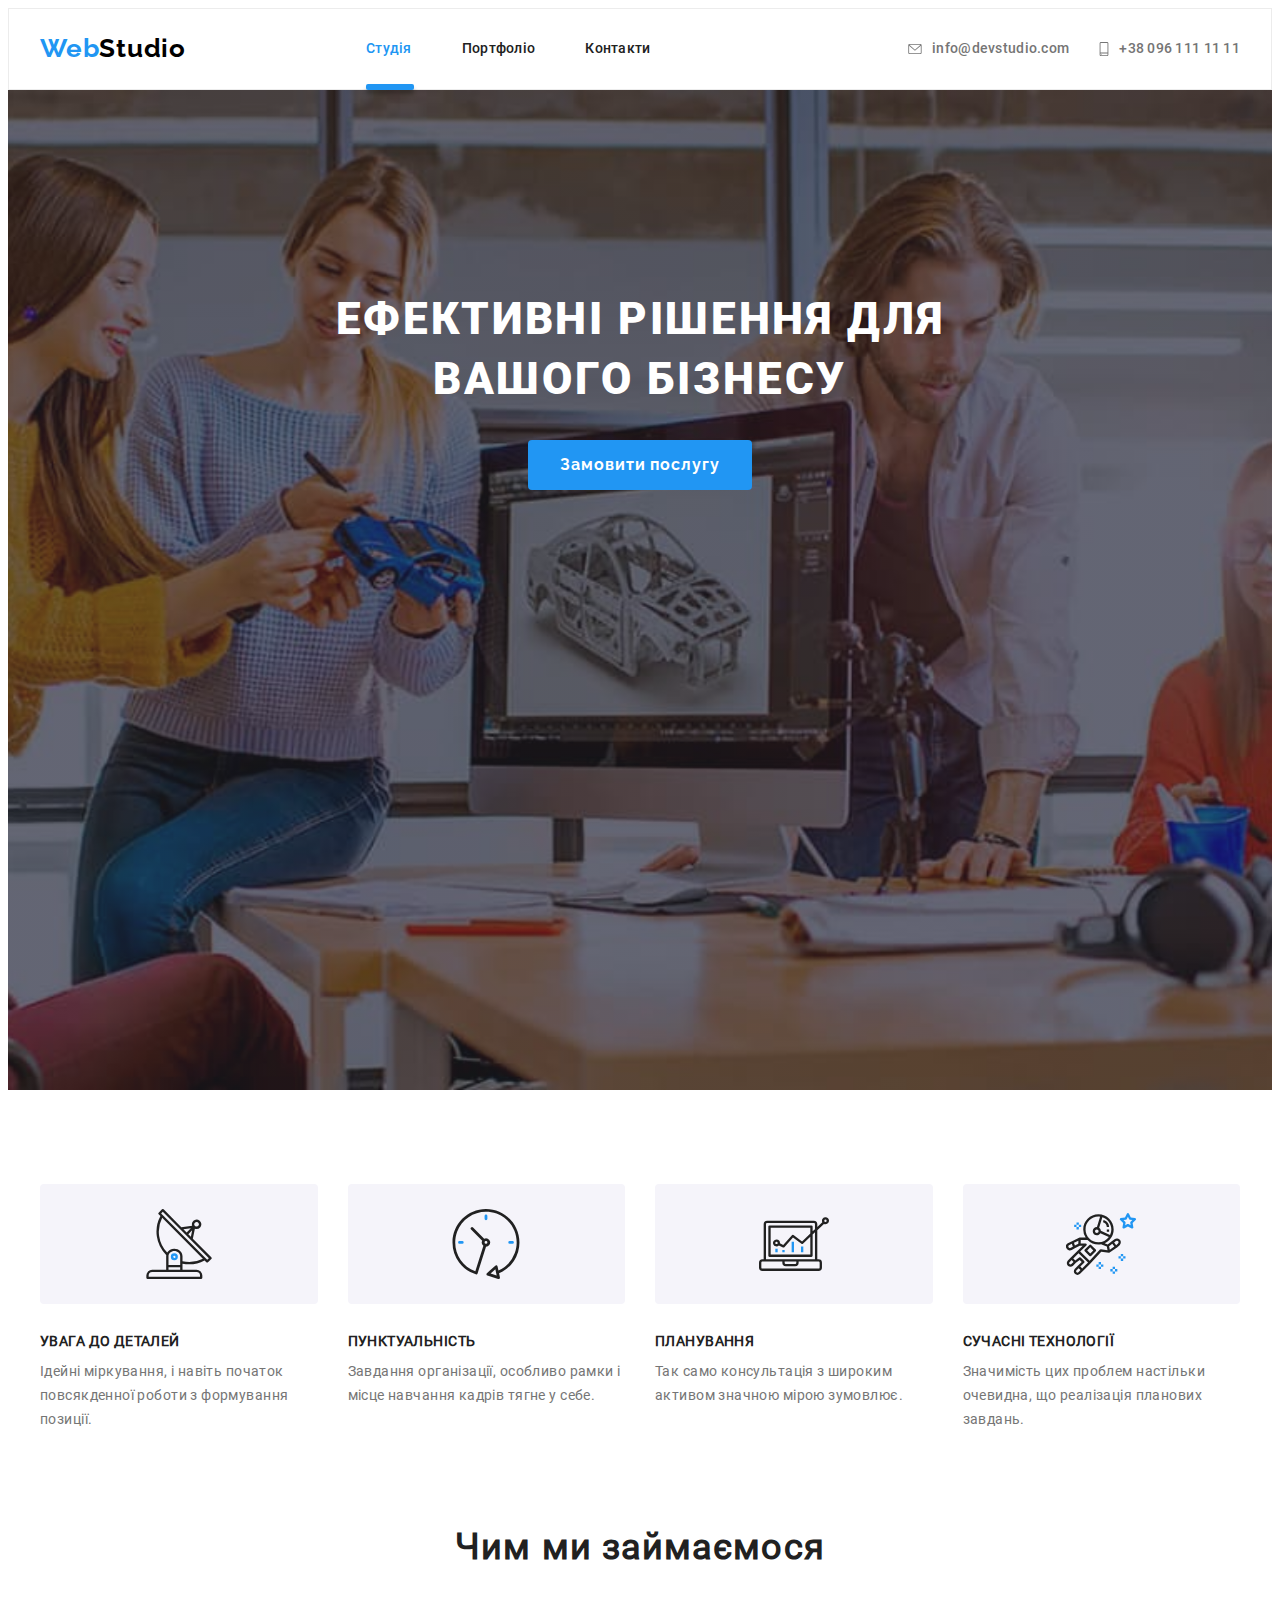
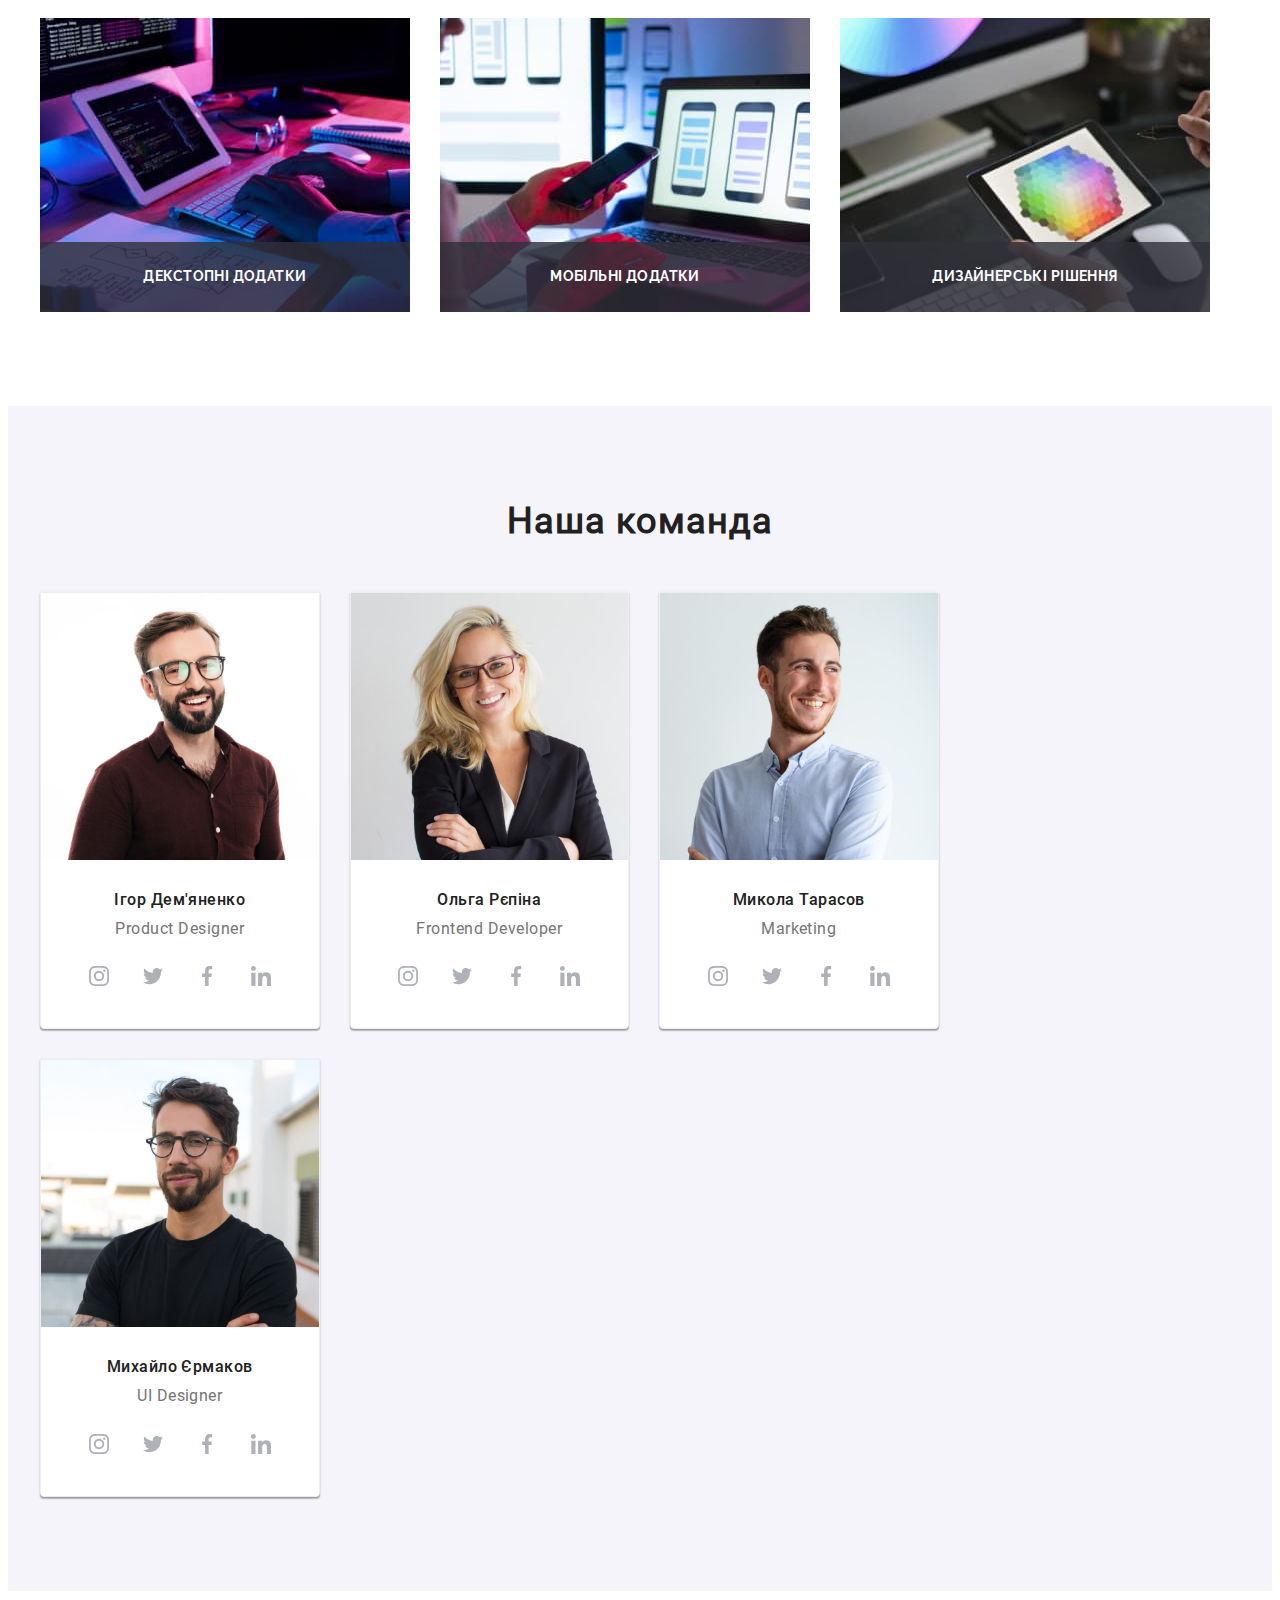
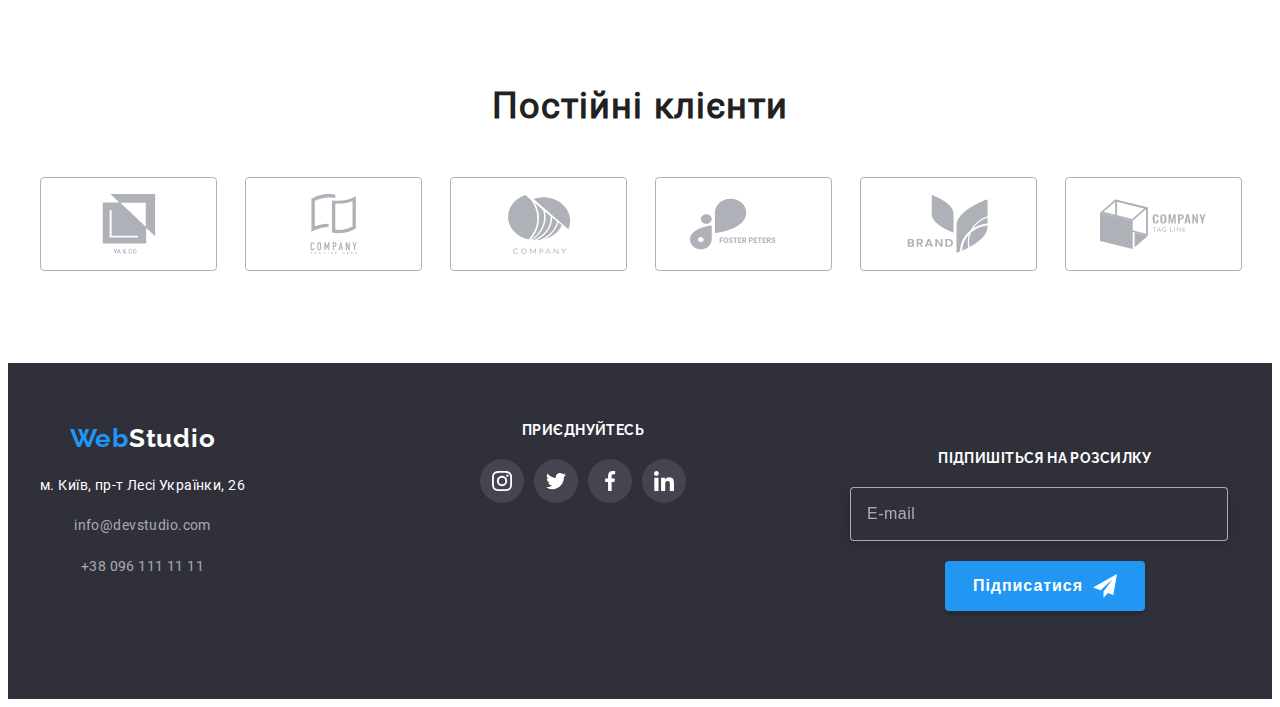
==== commit a32ec257: "Додає адаптивну верстку головної сторінки і портфоліо" ====
--- a/index.html
+++ b/index.html
@@ -20,13 +20,20 @@
     />
     <!-- <link rel="stylesheet" href="./css/styles.css" /> -->
     <link rel="stylesheet" href="./css/main.min.css" />
-
   </head>
   <body>
-    <!-- <header class="header">
+    <header class="header">
       <div class="container container-header">
-        <a href="./index.html" lang="en" class="logo-colored link logo"
-          >Web<span class="logo__dark">Studio</span></a>
+        <div class="mobile-header">
+          <a href="./index.html" lang="en" class="logo-colored link logo"
+            >Web<span class="logo__dark">Studio</span></a
+          >
+          <button type="button" class="menu-open-btn" data-menu-open>
+            <svg class="menu-open-btn__icon" width="40" height="40">
+              <use href="./images/icons.svg#icon-menu-open"></use>
+            </svg>
+          </button>
+        </div>
         <nav>
           <ul class="list navigation">
             <li class="navigation__item">
@@ -39,22 +46,99 @@
           </ul>
         </nav>
         <ul class="list contact">
-          <li>
-            <a href="mailto:info@devstudio.com" class="contact__link link">
-              <svg class="contact__icon" width="16" height="12">
-                <use href="./images/icons.svg#icon-mail"></use></svg>info@devstudio.com</a
-            >
+          <li class="contact__item">
+            <a href="mailto:info@devstudio.com" class="contact__link contact__mail link">
+              <svg class="contact__icon mail-icon" width="16" height="12">
+                <use href="./images/icons.svg#icon-mail"></use>
+              </svg>info@devstudio.com</a>
           </li>
-          <li>
-            <a href="tel:+380961111111" class="contact__link link">
-              <svg class="contact__icon" width="10" height="16">
-                <use href="./images/icons.svg#icon-smartphone"></use></svg>+38 096 111 11 11</a
-            >
+          <li class="contact__item">
+            <a href="tel:+380961111111" class="contact__link contact__tel link">
+              <svg class="contact__icon tel-icon" width="10" height="16">
+                <use href="./images/icons.svg#icon-smartphone"></use>
+                </svg>+38 096 111 11 11</a>
           </li>
         </ul>
       </div>
-    </header> -->
 
+      <div class="mob-menu is-hidden" data-menu>
+        <div class="mob-container">
+          <div class="mob-container__menu">
+            <button type="button" class="menu-close-btn" data-menu-close>
+              <svg class="menu-close-btn__icon" width="40" height="40">
+                <use href="./images/icons.svg#icon-close-mob-menu"></use>
+              </svg>
+            </button>
+            <ul class="list menu-mob-list">
+              <li class="menu-mob-list__item">
+                <a href="" class="menu-mob-list__link current link">Студія</a>
+              </li>
+              <li class="menu-mob-list__item">
+                <a href="./portfolio.html" class="menu-mob-list__link link">Портфоліо</a>
+              </li>
+              <li class="menu-mob-list__item">
+                <a href="" class="menu-mob-list__link link">Контакти</a>
+              </li>
+            </ul>
+          </div>
+          <div class="mob-container__contakt">
+            <ul class="list menu-contact">
+              <li>
+                <a href="tel:+380961111111" class="menu-contact__link-tel link"
+                  >+38 096 111 11 11</a>
+              </li>
+
+              <li>
+                <a href="mailto:info@devstudio.com" class="menu-contact__link-mail link"
+                  >info@devstudio.com</a>
+              </li>
+            </ul>
+            <ul class="menu-soc list">
+              <li class="menu-soc__item">
+                <a
+                  class="menu-soc__link link"
+                  lang="en"
+                  href=""
+                  target="_blank"
+                  rel="noopener noreferrer nofollow"
+                  >Instagram
+                </a>
+              </li>
+              <li class="menu-soc__item">
+                <a
+                  class="menu-soc__link link"
+                  lang="en"
+                  href=""
+                  target="_blank"
+                  rel="noopener noreferrer nofollow"
+                  >Twitter
+                </a>
+              </li>
+              <li class="menu-soc__item">
+                <a
+                  class="menu-soc__link link"
+                  lang="en"
+                  href=""
+                  target="_blank"
+                  rel="noopener noreferrer nofollow"
+                  >Facebook
+                </a>
+              </li>
+              <li class="menu-soc__item">
+                <a
+                  class="menu-soc__link link"
+                  lang="en"
+                  href=""
+                  target="_blank"
+                  rel="noopener noreferrer nofollow"
+                  >LinkedIn
+                </a>
+              </li>
+            </ul>
+          </div>
+        </div>
+      </div>
+    </header>
     <main>
       <section class="hero">
         <div class="container hero__container">
@@ -120,6 +204,10 @@
             <li>
               <div class="our-work__label">
                 <img
+                  srcset="
+                    ./images/our-work/our-work-jpg-1.jpg    1x,
+                    ./images/our-work/our-work-jpg-1-2x.jpg 2x
+                  "
                   class="our-work__img"
                   src="./images/our-work/our-work-jpg-1.jpg"
                   alt="Людина працює на комп'ютері"
@@ -132,6 +220,10 @@
             <li>
               <div class="our-work__label">
                 <img
+                  srcset="
+                    ./images/our-work/our-work-jpg-2.jpg    1x,
+                    ./images/our-work/our-work-jpg-2-2x.jpg 2x
+                  "
                   class="our-work__img"
                   src="./images/our-work/our-work-jpg-2.jpg"
                   alt="Людина працює на смартфоні та ноутбуці"
@@ -144,6 +236,10 @@
             <li>
               <div class="our-work__label">
                 <img
+                  srcset="
+                    ./images/our-work/our-work-jpg-3.jpg    1x,
+                    ./images/our-work/our-work-jpg-3-2x.jpg 2x
+                  "
                   class="our-work__img"
                   src="./images/our-work/our-work-jpg-3.jpg"
                   alt="Людина працює на графічному планшеті"
@@ -161,12 +257,34 @@
           <h2 class="title-section">Наша команда</h2>
           <ul class="list our-tim">
             <li class="our-tim__item">
-              <img
-                src="./images/our-team/team-jpg-1.jpg"
-                alt="Усміхнений хлопець в окулярах"
-                width="270"
-                height="260"
-              />
+              <picture>
+                <source
+                  srcset="
+                    ./images/our-team/team-jpg-1.jpg 1x,
+                    ./images/our-team/team-jpg-1-2x.jpg 2x
+                  "
+                  media="(min-width: 1200px)"
+                />
+                <source
+                  srcset="
+                    ./images/our-team/team-tab-1-1x.jpg 1x,
+                    ./images/our-team/team-tab-1-2x.jpg 2x
+                  "
+                  media="(min-width: 768px)"
+                />
+                <source
+                  srcset="
+                    ./images/our-team/team-mob-1-1x.jpg 1x,
+                    ./images/our-team/team-mob-1-2x.jpg 2x
+                  "
+                  media="(max-width: 767px)"
+                />
+                <img
+                  src="./images/our-team/team-jpg-1.jpg"
+                  alt="Усміхнений хлопець в окулярах"
+                  width="450"
+                />
+              </picture>
               <div class="our-tim__text">
                 <h3 class="our-tim__workers">Ігор Дем'яненко</h3>
                 <p lang="en" class="our-tim__positions">Product Designer</p>
@@ -203,12 +321,34 @@
               </div>
             </li>
             <li class="our-tim__item">
-              <img
-                src="./images/our-team/team-jpg-2.jpg"
-                alt="Усміхнена дівчина в окулярах"
-                width="270"
-                height="260"
-              />
+              <picture>
+                <source
+                  srcset="
+                    ./images/our-team/team-jpg-2.jpg 1x,
+                    ./images/our-team/team-jpg-2-2x.jpg 2x
+                  "
+                  media="(min-width: 1200px)"
+                />
+                <source
+                  srcset="
+                    ./images/our-team/team-tab-2-1x.jpg 1x,
+                    ./images/our-team/team-tab-2-2x.jpg 2x
+                  "
+                  media="(min-width: 768px)"
+                />
+                <source
+                  srcset="
+                    ./images/our-team/team-mob-2-1x.jpg 1x,
+                    ./images/our-team/team-mob-2-2x.jpg 2x
+                  "
+                  media="(max-width: 767px)"
+                />
+                <img
+                  src="./images/our-team/team-jpg-2.jpg"
+                  alt="Усміхнена дівчина в окулярах"
+                  width="450"
+                />
+              </picture>
               <div class="our-tim__text">
                 <h3 class="our-tim__workers">Ольга Рєпіна</h3>
                 <p lang="en" class="our-tim__positions">Frontend Developer</p>
@@ -245,12 +385,30 @@
               </div>
             </li>
             <li class="our-tim__item">
-              <img
-                src="./images/our-team/team-jpg-3.jpg"
-                alt="Усміхнений хлопець"
-                width="270"
-                height="260"
-              />
+              <picture>
+                <source
+                  srcset="
+                    ./images/our-team/team-jpg-3.jpg 1x,
+                    ./images/our-team/team-jpg-3-2x.jpg 2x
+                  "
+                  media="(min-width: 1200px)"
+                />
+                <source
+                  srcset="
+                    ./images/our-team/team-tab-3-1x.jpg 1x,
+                    ./images/our-team/team-tab-3-2x.jpg 2x
+                  "
+                  media="(min-width: 768px)"
+                />
+                <source
+                  srcset="
+                    ./images/our-team/team-mob-3-1x.jpg 1x,
+                    ./images/our-team/team-mob-3-2x.jpg 2x
+                  "
+                  media="(max-width: 767px)"
+                />
+                <img src="./images/our-team/team-jpg-3.jpg" alt="Усміхнений хлопець" width="450" />
+              </picture>
               <div class="our-tim__text">
                 <h3 class="our-tim__workers">Микола Тарасов</h3>
                 <p lang="en" class="our-tim__positions">Marketing</p>
@@ -287,12 +445,34 @@
               </div>
             </li>
             <li class="our-tim__item">
-              <img
-                src="./images/our-team/team-jpg-4.jpg"
-                alt="Усміхнений хлопець в окулярах"
-                width="270"
-                height="260"
-              />
+              <picture>
+                <source
+                  srcset="
+                    ./images/our-team/team-jpg-4.jpg 1x,
+                    ./images/our-team/team-jpg-4-2x.jpg 2x
+                  "
+                  media="(min-width: 1200px)"
+                />
+                <source
+                  srcset="
+                    ./images/our-team/team-tab-4-1x.jpg 1x,
+                    ./images/our-team/team-tab-4-2x.jpg 2x
+                  "
+                  media="(min-width: 768px)"
+                />
+                <source
+                  srcset="
+                    ./images/our-team/team-mob-4-1x.jpg 1x,
+                    ./images/our-team/team-mob-4-2x.jpg 2x
+                  "
+                  media="(max-width: 767px)"
+                />
+                <img
+                  src="./images/our-team/team-jpg-4.jpg"
+                  alt="Усміхнений хлопець в окулярах"
+                  width="450"
+                />
+              </picture>
               <div class="our-tim__text">
                 <h3 class="our-tim__workers">Михайло Єрмаков</h3>
                 <p lang="en" class="our-tim__positions">UI Designer</p>
@@ -381,15 +561,16 @@
         </div>
       </section>
     </main>
-    <!-- <footer class="footer">
+    <footer class="footer">
       <div class="container container-footer">
+        <div class="container__addres-soc">
           <div class="container-addres">
             <a href="./index.html" lang="en" class="logo-colored logo-footer link"
               >Web<span class="logo__part-light">Studio</span></a
             >
-            <address class="addres">
-              <ul>
-                <li class="addres__list">
+            <address>
+              <ul class="addres">
+                <li class="addres__item">
                   <a
                     href="https://goo.gl/maps/gcZeXsUXaWPPvR7o7"
                     target="_blank"
@@ -398,14 +579,12 @@
                     >м. Київ, пр-т Лесі Українки, 26</a
                   >
                 </li>
-                <li class="addres__list">
-                  <a
-                    href="mailto:info@devstudio.com"
-                    class="addres__contact addres__footer link"
+                <li class="addres__item">
+                  <a href="mailto:info@devstudio.com" class="addres__contact addres__footer link"
                     >info@devstudio.com</a
                   >
                 </li>
-                <li class="addres__list">
+                <li class="addres__item">
                   <a href="tel:+380961111111" class="addres__contact addres__footer link"
                     >+38 096 111 11 11</a
                   >
@@ -446,28 +625,29 @@
               </li>
             </ul>
           </div>
-          <div class="subscribe">
-            <p class="subscribe__title">Підпишіться на розсилку</p>
-            <form>
-              <div class="subscribe__container">
-                <label for="email-join"></label>
-                <input
-                  type="email"
-                  class="subscribe__input"
-                  name="email-join"
-                  placeholder="E-mail"
-                  id="email-join"
-                />
-                <button type="submit" class="subscribe__btn">
-                  Підписатися<svg class="subscribe__icon-send" width="24" height="24">
-                    <use href="./images/icons.svg#icon-send"></use>
-                  </svg>
-                </button>
-              </div>
-            </form>
-          </div>
+        </div>
+        <div class="subscribe">
+          <p class="subscribe__title">Підпишіться на розсилку</p>
+          <form>
+            <div class="subscribe__container">
+              <label for="email-join"></label>
+              <input
+                type="email"
+                class="subscribe__input"
+                name="email-join"
+                placeholder="E-mail"
+                id="email-join"
+              />
+              <button type="submit" class="subscribe__btn">
+                Підписатися<svg class="subscribe__icon-send" width="24" height="24">
+                  <use href="./images/icons.svg#icon-send"></use>
+                </svg>
+              </button>
+            </div>
+          </form>
+        </div>
       </div>
-    </footer> -->
+    </footer>
     <div class="backdrop is-hidden" data-modal>
       <div class="modal">
         <button type="button" class="modal__close-btn" data-modal-close>
@@ -546,5 +726,6 @@
       </div>
     </div>
     <script src="./js/modal.js"></script>
+    <script src="./js/menu.js"></script>
   </body>
 </html>
--- a/css/main.min.css
+++ b/css/main.min.css
@@ -1 +1 @@
-@font-face{font-family:Raleway-700;src:url(../fonts/raleway-v28-cyrillic-700.ttf)}@font-face{font-family:Roboto-regular;src:url(../fonts/roboto-v30-cyrillic-regular.ttf)}@font-face{font-family:Roboto-500;src:url(../fonts/roboto-v30-cyrillic-500.ttf)}@font-face{font-family:Roboto-700;src:url(../fonts/raleway-v28-cyrillic-700.ttf)}@font-face{font-family:Roboto-900;src:url(../fonts/roboto-v30-cyrillic-900.ttf)}:root{--color-bg-header-and-logo-btn-addres: #ffffff;--color-logo-and-focus-btn-hero: #2196f3;--color-logo-light-bg: #000000;--color-nav-and-title-and-btn-project: #212121;--color-bg_section-preference-work-projects: #f5f5f5;--color-contacts-and-paragraph: #757575;--color-bg-our-tim-and-bg-button-our-projects: #f5f4fa;--color-bg-hero-and-footer: #2f303a;--color-button-hero-focus: #188ce8;--color-contact-in-footer: rgba(255, 255, 255, 0.6);--color-bg-hero: #c4c4c4;--color-soc-icon: #afb1b8;--color-modal-input-border: rgba(33, 33, 33, 0.2)}p,h1,h2,h3{margin:0}ul{margin:0;padding-left:0}.list{list-style:none}.link{text-decoration:none}img{display:block;width:100%;max-width:100%;height:auto}.container{width:100%;padding-left:15px;padding-right:15px;margin:0 auto}@media screen and (min-width: 480px){.container{width:480px}}@media screen and (min-width: 768px){.container{width:768px}}@media screen and (min-width: 1200px){.container{width:1200px}}.section{padding-top:60px;padding-bottom:60px}@media screen and (min-width: 1200px){.section{padding-top:94px;padding-bottom:94px}}body{font-family:Roboto-regular,sans-serif;font-size:14px;color:var(--color-contacts-and-paragraph)}.title-section{margin-bottom:30px;font-size:28px;line-height:1.18;text-align:center;letter-spacing:.03em;color:var(--color-nav-and-title-and-btn-project)}@media screen and (min-width: 1200px){.title-section{font-size:36px;line-height:1.17;margin-bottom:50px}}.visually-hidden{position:absolute;white-space:nowrap;width:1px;height:1px;overflow:hidden;border:0;padding:0;clip:rect(0 0 0 0);-webkit-clip-path:inset(50%);clip-path:inset(50%);margin:-1px}.header{border:1px solid #ececec}.container-header{display:flex}.navigation{display:flex;gap:50px}.contact{display:flex;gap:30px;margin-left:auto;align-items:center}.logo{padding-top:24px;padding-bottom:25px;margin-right:93px}.logo-colored{font-family:Raleway-700,sans-serif;font-weight:700;font-size:26px;line-height:1.19;letter-spacing:.03em;color:var(--color-logo-and-focus-btn-hero)}.logo__dark{color:var(--color-logo-light-bg)}.navigation__link{padding:32px 0;display:block;font-family:Roboto-500,sans-serif;font-weight:500;line-height:1.14;letter-spacing:.02em;color:var(--color-nav-and-title-and-btn-project);transition:color 250ms cubic-bezier(0.4, 0, 0.2, 1)}.navigation__link:hover,.navigation__link:focus{color:var(--color-logo-and-focus-btn-hero)}.current{color:var(--color-logo-and-focus-btn-hero)}.current::after{content:"";width:100%;height:4px;position:absolute;bottom:-1px;left:0;background:var(--color-logo-and-focus-btn-hero);border:1px solid rgba(0,0,0,0);box-shadow:0px 4px 4px rgba(0,0,0,.25);border-radius:2px}.navigation__item{position:relative}.contact__link{padding:32px 0;display:flex;align-items:center;justify-content:flex-start;font-family:Roboto-500,sans-serif;font-weight:500;line-height:1.14;letter-spacing:.02em;color:inherit;transition:color 250ms cubic-bezier(0.4, 0, 0.2, 1)}.contact__link:hover,.contact__link:focus{color:var(--color-logo-and-focus-btn-hero)}.contact__icon{fill:currentColor;margin-right:10px;transition:fill 250ms cubic-bezier(0.4, 0, 0.2, 1)}.contact__link:hover .contact__icon,.contact__link:focus .contact__icon{fill:var(--color-logo-and-focus-btn-hero)}.hero{height:400px;max-width:100%;padding:118px 0;margin-left:auto;margin-right:auto;background:var(--color-bg-hero);background-image:linear-gradient(rgba(47, 48, 58, 0.4), rgba(47, 48, 58, 0.4)),url(../images/hero-img.jpg);background-repeat:no-repeat;background-position:center;background-size:cover}@media screen and (min-width: 1200px){.hero{height:600px;max-width:1600px;padding:200px 0}}.hero__container{display:flex;flex-direction:column;align-items:center}.hero__title{margin-bottom:30px;max-width:360px;vertical-align:middle;font-family:Roboto-900,sans-serif;font-weight:900;font-size:24px;line-height:1.62;text-align:center;letter-spacing:.06em;text-transform:uppercase;color:var(--color-bg-header-and-logo-btn-addres)}@media screen and (min-width: 480px){.hero__title{font-size:26px}}@media screen and (min-width: 1200px){.hero__title{max-width:696px;font-size:44px;line-height:1.36}}.hero__button{min-width:200;background:var(--color-logo-and-focus-btn-hero);font-family:inherit;font-family:Roboto-700,sans-serif;font-weight:700;font-size:16px;line-height:1.88;letter-spacing:.06em;border-radius:4px;cursor:pointer;height:50;padding:10px 32px;border:1px rgba(0,0,0,0);color:var(--color-bg-header-and-logo-btn-addres);position:background 250ms cubic-bezier(0.4, 0, 0.2, 1)}@media screen and (min-width: 1200px){.hero__button{min-width:216}}.hero__button:hover,.hero__button:focus{background:var(--color-button-hero-focus)}.section-pb-null{padding-bottom:0}.preference{width:100%}@media screen and (min-width: 768px){.preference{display:flex;flex-wrap:wrap;gap:30px}}.preference__item{width:100%}@media screen and (min-width: 768px){.preference__item{width:calc((100% - 30px)/2)}}@media screen and (min-width: 1200px){.preference__item{width:calc((100% - 90px)/4)}}.preference__bg{display:flex;align-items:center;justify-content:center;background:var(--color-bg-our-tim-and-bg-button-our-projects);border-radius:4px;margin-bottom:30px;height:120px}.preference__title{margin-bottom:10px;font-size:inherit;line-height:1.14;letter-spacing:.03em;text-transform:uppercase;color:var(--color-nav-and-title-and-btn-project)}.preference__text{line-height:1.71;letter-spacing:.03em}@media screen and (max-width: 1199px){.hidden-mob-tab{position:absolute;white-space:nowrap;width:1px;height:1px;overflow:hidden;border:0;padding:0;clip:rect(0 0 0 0);-webkit-clip-path:inset(50%);clip-path:inset(50%);margin:-1px}}.our-work{display:flex;gap:30px}.our-work__img{display:block}.our-work__label{position:relative}.our-work__text{position:absolute;display:flex;align-items:center;justify-content:center;bottom:0;left:0;min-height:70px;width:100%;background:rgba(47,48,58,.8);font-family:Roboto-700,sans-serif;font-weight:700;font-size:14px;line-height:1.14;text-align:center;letter-spacing:.03em;text-transform:uppercase;color:var(--color-bg-header-and-logo-btn-addres)}.our-tim{width:100%}.our-tim__text{padding:30px 32px}.section-our-tim{background:var(--color-bg-our-tim-and-bg-button-our-projects)}.our-tim__item{width:100%;border:1px solid #eee;box-shadow:0px 1px 3px rgba(0,0,0,.12),0px 1px 1px rgba(0,0,0,.14),0px 2px 1px rgba(0,0,0,.2);border-radius:0px 0px 4px 4px;background-color:var(--color-bg-header-and-logo-btn-addres)}.our-tim__workers{margin-bottom:10px;font-family:Roboto-500,sans-serif;font-weight:500;font-size:16px;line-height:1.19;text-align:center;letter-spacing:.03em;color:var(--color-nav-and-title-and-btn-project)}.our-tim__positions{font-size:16px;line-height:1.19;text-align:center;letter-spacing:.03em}.soc-tim{display:flex;align-items:center;justify-content:center;margin-top:16px}.soc-tim__item{width:44px;height:44px}.soc-tim__item:not(:last-child){margin-right:10px}.soc-tim__link{width:100%;height:100%;border-radius:50%;display:flex;align-items:center;justify-content:center;transition:background-color 250ms cubic-bezier(0.4, 0, 0.2, 1)}.soc-tim__link:hover,.soc-tim__link:focus{background-color:var(--color-logo-and-focus-btn-hero)}.soc-tim__icon{fill:var(--color-soc-icon);transition:fill 250ms cubic-bezier(0.4, 0, 0.2, 1)}.soc-tim__link:hover .soc-tim__icon,.soc-tim__link:focus .soc-tim__icon{fill:var(--color-bg-header-and-logo-btn-addres)}.customers{display:flex;flex-wrap:wrap;align-items:center;justify-content:center;gap:30px}.customers__item{height:92px;width:calc((100% - 30px)/2)}@media screen and (min-width: 768px){.customers__item{width:calc((100% - 60px)/3)}}@media screen and (min-width: 1200px){.customers__item{width:calc((100% - 150px)/6)}}.customers__link{display:flex;align-items:center;justify-content:center;width:100%;height:100%;border:1px solid var(--color-soc-icon);border-radius:4px;transition:border 250ms cubic-bezier(0.4, 0, 0.2, 1)}.customers__link:hover,.customers__link:focus{border:1px solid var(--color-logo-and-focus-btn-hero)}.customers__logo{fill:var(--color-soc-icon);transition:fill 250ms cubic-bezier(0.4, 0, 0.2, 1)}.customers__link:hover .customers__logo,.customers__link:focus .customers__logo{fill:var(--color-logo-and-focus-btn-hero)}.menu{display:flex;justify-content:center;gap:8px;margin-bottom:34px}.menu__btn{padding:6px 22px;border-radius:4px;border:1px solid rgba(0,0,0,0);background:var(--color-bg-our-tim-and-bg-button-our-projects);font-family:inherit;font-family:Roboto-500,sans-serif;font-weight:500;font-size:16px;line-height:1.63;text-align:center;letter-spacing:.03em;cursor:pointer;color:var(--color-nav-and-title-and-btn-project);transition:color 250ms cubic-bezier(0.4, 0, 0.2, 1),background 250ms cubic-bezier(0.4, 0, 0.2, 1),box-shadow 250ms cubic-bezier(0.4, 0, 0.2, 1)}.menu__btn:nth-child(1){padding-right:25px;padding-left:25px}.menu__btn:hover,.menu__btn:focus{background:var(--color-logo-and-focus-btn-hero);color:var(--color-bg-header-and-logo-btn-addres);box-shadow:0px 3px 1px rgba(0,0,0,.1),0px 1px 2px rgba(0,0,0,.08),0px 2px 2px rgba(0,0,0,.12)}.projects__link{color:inherit;display:block;box-shadow:none;transition:box-shadow 250ms cubic-bezier(0.4, 0, 0.2, 1)}.projects__link:hover,.projects__link:focus{box-shadow:0px 1px 1px rgba(0,0,0,.12),0px 4px 4px rgba(0,0,0,.06),1px 4px 6px rgba(0,0,0,.16)}.projects__box{position:relative;overflow:hidden}.projects__text{position:absolute;top:0;left:0;background:rgba(33,150,243,.9);padding:63px 24px;height:100%;transform:translateY(100%);transition:transform 250ms cubic-bezier(0.4, 0, 0.2, 1);overflow:auto;font-size:18px;line-height:1.56;letter-spacing:.03em;color:var(--color-bg-header-and-logo-btn-addres)}.projects__link:hover .projects__text{transform:translateY(0%)}.projects__title{margin-bottom:4px;font-size:18px;line-height:2;letter-spacing:.06em;color:var(--color-nav-and-title-and-btn-project)}.projects{display:flex;flex-wrap:wrap;gap:30px}.projects__item{width:calc((100% - 60px)/3)}.projects__type{font-size:16px;line-height:1.88;letter-spacing:.03em}.projects__wrap{padding:20px 24px;border:1px solid #eee;border-top:none}.capital-letters{text-transform:uppercase}.footer{background:var(--color-bg-hero-and-footer);padding:60px 0px}.logo__part-light{color:var(--color-bg-header-and-logo-btn-addres)}.addres{font-style:normal;margin-top:20px}.addres__footer{transition:color 250ms cubic-bezier(0.4, 0, 0.2, 1)}.addres__footer:hover,.addres__footer:focus{color:var(--color-logo-and-focus-btn-hero)}.addres__link{line-height:1.71;letter-spacing:.03em;color:var(--color-bg-header-and-logo-btn-addres)}.addres__list{list-style:none}.addres__list:not(:last-child){margin-bottom:9px}.addres__contact{font-weight:400;line-height:1.71;letter-spacing:.03em;color:var(--color-contact-in-footer)}.container-footer{display:flex;flex-direction:row}.container-addres{margin-right:70px}.subscribe{margin-left:auto}.soc-join__text{font-family:Roboto-700,sans-serif;font-weight:700;font-size:14px;line-height:1.14;letter-spacing:.03em;text-transform:uppercase;color:var(--color-bg-header-and-logo-btn-addres);margin-bottom:20px}.join{display:flex;align-items:center;justify-content:center}.soc-join__item{width:44px;height:44px}.soc-join__item:not(:last-child){margin-right:10px}.soc-join__link{width:100%;height:100%;border-radius:50%;background:rgba(255,255,255,.1);display:flex;align-items:center;justify-content:center;transition:background-color 250ms cubic-bezier(0.4, 0, 0.2, 1)}.soc-join__link:hover,.soc-join__link:focus{background-color:var(--color-logo-and-focus-btn-hero)}.soc-join__icon{fill:var(--color-bg-header-and-logo-btn-addres)}.subscribe__title{margin-bottom:20px;font-family:Roboto-700,sans-serif;font-weight:700;font-size:14px;line-height:1.14;letter-spacing:.03em;text-transform:uppercase;color:var(--color-bg-header-and-logo-btn-addres)}.subscribe__input{margin-right:12px;padding-left:16px;width:358px;height:50px;color:var(--color-bg-header-and-logo-btn-addres);font-size:16px;line-height:1.25;border:1px solid var(--color-contact-in-footer);filter:drop-shadow(0px 4px 4px rgba(0, 0, 0, 0.15));border-radius:4px;background-color:var(--color-bg-hero-and-footer)}.subscribe__input:focus{border:1px solid var(--color-logo-and-focus-btn-hero)}.subscribe__input::-moz-placeholder{font-size:16px;line-height:1.25;display:flex;align-items:center;letter-spacing:.03em;color:var(--color-contact-in-footer)}.subscribe__input:-ms-input-placeholder{font-size:16px;line-height:1.25;display:flex;align-items:center;letter-spacing:.03em;color:var(--color-contact-in-footer)}.subscribe__input::placeholder{font-size:16px;line-height:1.25;display:flex;align-items:center;letter-spacing:.03em;color:var(--color-contact-in-footer)}.subscribe__container{display:flex;align-items:center}.subscribe__btn{padding:10px 28px;font-weight:700;font-size:16px;line-height:1.88px;display:flex;align-items:center;text-align:center;letter-spacing:.06em;color:var(--color-bg-header-and-logo-btn-addres);min-width:200px;height:50px;background:#2196f3;box-shadow:0px 4px 4px rgba(0,0,0,.15);border-radius:4px;cursor:pointer;border:rgba(0,0,0,0)}.subscribe__icon-send{margin-left:10px}.backdrop{position:fixed;top:0;left:0;width:100%;height:100%;background:rgba(0,0,0,.2);transition:opacity 250ms cubic-bezier(0.4, 0, 0.2, 1),visibility 250ms cubic-bezier(0.4, 0, 0.2, 1)}.modal{padding:40px;width:528px;min-height:581px;position:absolute;top:50%;left:50%;transform:translate(-50%, -50%) scale(1);transition:transform 250ms linear;background:var(--color-bg-header-and-logo-btn-addres);box-shadow:0px 1px 3px rgba(0,0,0,.12),0px 1px 1px rgba(0,0,0,.14),0px 2px 1px rgba(0,0,0,.2);border-radius:4px}.backdrop.is-hidden .modal{transform:translate(-50%, -50%) scale(0)}.modal__close-btn{width:30px;height:30px;position:absolute;top:8px;right:8px;display:flex;align-items:center;justify-items:center;background:var(--color-bg-header-and-logo-btn-addres);border:1px solid rgba(0,0,0,.1);border-radius:50%;cursor:pointer;transition:fill 250ms cubic-bezier(0.4, 0, 0.2, 1)}.modal__close-btn:hover,.modal__close-btn:focus+svg{fill:var(--color-logo-and-focus-btn-hero)}.is-hidden{opacity:0;visibility:hidden;pointer-events:none}.modal__title{margin-bottom:12px;font-family:Roboto-700,sans-serif;font-weight:700;font-size:20px;line-height:1.15;text-align:center;letter-spacing:.03em;color:var(--color-nav-and-title-and-btn-project)}.modal__input{width:100%;height:40px;border:1px solid var(--color-modal-input-border);border-radius:4px;padding-left:42px;outline:rgba(0,0,0,0);transition:border 250ms cubic-bezier(0.4, 0, 0.2, 1)}.modal__input:focus{border:1px solid var(--color-logo-and-focus-btn-hero)}.modal__wrap{position:relative}.modal__icon{position:absolute;top:50%;transform:translateY(-50%);left:15px;transition:fill 250ms cubic-bezier(0.4, 0, 0.2, 1)}.modal__input:focus+.modal__icon{fill:var(--color-logo-and-focus-btn-hero)}.modal__submit-btn{padding:10px 52px;margin:0px auto;font-family:inherit;font-family:Roboto-700,sans-serif;font-weight:700;font-size:16px;line-height:1.88;min-width:200;height:50;text-align:center;display:block;cursor:pointer;letter-spacing:.06em;color:var(--color-bg-header-and-logo-btn-addres);background:#2196f3;box-shadow:0px 4px 4px rgba(0,0,0,.15);border-radius:4px;border:1px rgba(0,0,0,0);transition:background 250ms cubic-bezier(0.4, 0, 0.2, 1)}.modal__submit-btn:hover,.modal__submit-btn:focus{background:var(--color-button-hero-focus)}.modal__label{margin-bottom:4px;font-size:12px;line-height:1.17;letter-spacing:.01em;color:var(--color-contacts-and-paragraph)}.modal__item{margin-bottom:10px}.modal__field{display:flex;flex-direction:column;margin-bottom:20px}.modal__user-text{padding:12px 16px;width:100%;height:120px;border:1px solid var(--color-modal-input-border);border-radius:4px;resize:none;outline:rgba(0,0,0,0);transition:border 250ms cubic-bezier(0.4, 0, 0.2, 1)}.modal__user-text::-moz-placeholder{font-size:12px;line-height:1.17;letter-spacing:.01em;color:rgba(117,117,117,.5)}.modal__user-text:-ms-input-placeholder{font-size:12px;line-height:1.17;letter-spacing:.01em;color:rgba(117,117,117,.5)}.modal__user-text::placeholder{font-size:12px;line-height:1.17;letter-spacing:.01em;color:rgba(117,117,117,.5)}.modal__user-text:focus{border:1px solid var(--color-logo-and-focus-btn-hero)}.check{margin-bottom:30px;display:flex}.check__text{margin-left:14px;line-height:1.71;letter-spacing:.03em;color:var(--color-contacts-and-paragraph);display:flex;align-items:center;position:relative}.check__text span{width:16px;height:15px;border:2px solid var(--color-nav-and-title-and-btn-project);border-radius:2px;display:flex;align-items:center;justify-content:center;fill:rgba(0,0,0,0);margin-right:7px;transition:border-color 250ms cubic-bezier(0.4, 0, 0.2, 1)}.check__input:checked+.check__text span{background-color:var(--color-logo-and-focus-btn-hero);border-color:rgba(0,0,0,0);fill:var(--color-bg-header-and-logo-btn-addres)}.check__input:focus+.check__text span{border-color:var(--color-logo-and-focus-btn-hero)}.check__link{line-height:1.71;letter-spacing:.03em;color:var(--color-logo-and-focus-btn-hero)}.check__input{transition:border-color 250ms cubic-bezier(0.4, 0, 0.2, 1)}/*# sourceMappingURL=main.min.css.map */+@font-face{font-family:Raleway-700;src:url(../fonts/raleway-v28-cyrillic-700.ttf)}@font-face{font-family:Roboto-regular;src:url(../fonts/roboto-v30-cyrillic-regular.ttf)}@font-face{font-family:Roboto-500;src:url(../fonts/roboto-v30-cyrillic-500.ttf)}@font-face{font-family:Roboto-700;src:url(../fonts/raleway-v28-cyrillic-700.ttf)}@font-face{font-family:Roboto-900;src:url(../fonts/roboto-v30-cyrillic-900.ttf)}:root{--color-bg-header-and-logo-btn-addres: #ffffff;--color-logo-and-focus-btn-hero: #2196f3;--color-logo-light-bg: #000000;--color-nav-and-title-and-btn-project: #212121;--color-bg_section-preference-work-projects: #f5f5f5;--color-contacts-and-paragraph: #757575;--color-bg-our-tim-and-bg-button-our-projects: #f5f4fa;--color-bg-hero-and-footer: #2f303a;--color-button-hero-focus: #188ce8;--color-contact-in-footer: rgba(255, 255, 255, 0.6);--color-bg-hero: #c4c4c4;--color-soc-icon: #afb1b8;--color-menu-open-btn__icon: #212121;--color-modal-input-border: rgba(33, 33, 33, 0.2);--bg-gradient: linear-gradient(rgba(47, 48, 58, 0.4), rgba(47, 48, 58, 0.4))}p,h1,h2,h3{margin:0}ul{margin:0;padding-left:0}.list{list-style:none}.link{text-decoration:none}img{display:block;max-width:100%;height:auto}.container{width:100%;padding-left:15px;padding-right:15px;margin:0 auto}@media screen and (min-width: 480px){.container{width:480px}}@media screen and (min-width: 768px){.container{width:768px}}@media screen and (min-width: 1200px){.container{width:1200px}}.section{padding-top:60px;padding-bottom:60px}@media screen and (min-width: 1200px){.section{padding-top:94px;padding-bottom:94px}}body{font-family:Roboto-regular,sans-serif;font-size:14px;color:var(--color-contacts-and-paragraph)}.title-section{margin-bottom:30px;font-size:28px;line-height:1.18;text-align:center;letter-spacing:.03em;color:var(--color-nav-and-title-and-btn-project)}@media screen and (min-width: 1200px){.title-section{font-size:36px;line-height:1.17;margin-bottom:50px}}.no-scroll{overflow:hidden}.visually-hidden{position:absolute;white-space:nowrap;width:1px;height:1px;overflow:hidden;border:0;padding:0;clip:rect(0 0 0 0);-webkit-clip-path:inset(50%);clip-path:inset(50%);margin:-1px}.logo{padding-top:16px;padding-bottom:16px}@media screen and (min-width: 768px){.logo{padding-top:26px;padding-bottom:26px}}@media screen and (min-width: 1200px){.logo{padding-top:24px;padding-bottom:25px;margin-right:93px}}.logo-colored{font-family:Raleway-700,sans-serif;font-weight:700;font-size:24px;line-height:1.17;letter-spacing:.03em;color:var(--color-logo-and-focus-btn-hero)}@media screen and (min-width: 1200px){.logo-colored{font-size:26px;line-height:1.19}}.logo__dark{color:var(--color-logo-light-bg)}.logo__part-light{color:var(--color-bg-header-and-logo-btn-addres)}.header{border:1px solid #ececec}.menu-open-btn{background-color:rgba(0,0,0,0);border:rgba(0,0,0,0)}@media screen and (max-width: 767px){.menu-open-btn{margin-left:auto}}@media screen and (min-width: 768px){.menu-open-btn{display:none}}.menu-open-btn__icon{fill:var(--color-menu-open-btn__icon)}.mobile-header{display:flex}.mob-menu{position:fixed;top:0;background:var(--color-bg-header-and-logo-btn-addres);box-shadow:0px 4px 8px rgba(0,0,0,.04),0px 2px 4px rgba(0,0,0,.08),0px 1px 3px rgba(0,0,0,.16);width:100vw;height:100vh;padding-top:10px;padding-bottom:10px}.mob-container__menu{margin-bottom:50px}.mob-container{width:100%;height:100%;display:flex;flex-direction:column;justify-content:space-between;padding-left:40px;padding-right:40px;margin:0 auto;overflow:auto}.menu-close-btn{margin-left:auto;display:block;background-color:rgba(0,0,0,0);border:none;cursor:pointer;transition:fill 250ms cubic-bezier(0.4, 0, 0.2, 1)}.menu-close-btn:hover,.menu-close-btn:focus+svg{fill:var(--color-logo-and-focus-btn-hero)}.menu-mob-list__item:not(:last-child){margin-bottom:32px}.menu-mob-list__link{font-weight:500;font-size:40px;line-height:1.18;text-align:center;letter-spacing:.02em;color:var(--color-nav-and-title-and-btn-project)}.menu-contact__link-tel{font-weight:500;font-size:26px;line-height:1.18;letter-spacing:.02em;color:var(--color-logo-and-focus-btn-hero);margin-bottom:32px;display:block}@media screen and (min-width: 480px){.menu-contact__link-tel{font-size:34px}}.menu-contact__link-mail{font-weight:500;font-size:24px;line-height:1.17;letter-spacing:.02em;color:var(--color-contacts-and-paragraph);margin-bottom:64px;display:block}.menu-soc{display:flex;gap:10px;flex-wrap:wrap}@media screen and (min-width: 480px){.menu-soc{flex-wrap:nowrap}}.menu-soc__link{font-weight:500;font-size:18px;line-height:1.22;letter-spacing:.02em;color:var(--color-logo-and-focus-btn-hero)}.menu-soc__item:not(:last-child){padding-right:10px;border-right:1px solid var(--color-modal-input-border)}@media screen and (min-width: 768px){.container-header{display:flex}}.navigation{display:none}@media screen and (min-width: 768px){.navigation{display:flex;margin-left:87px;gap:50px}}.contact{display:none}@media screen and (min-width: 768px){.contact{display:flex;flex-direction:column;align-items:flex-start;gap:10px;margin-left:auto}}@media screen and (min-width: 1200px){.contact{flex-direction:row;gap:30px;margin-left:auto}}.navigation__link{padding:32px 0;display:block;font-family:Roboto-500,sans-serif;font-weight:500;line-height:1.14;letter-spacing:.02em;color:var(--color-nav-and-title-and-btn-project);transition:color 250ms cubic-bezier(0.4, 0, 0.2, 1)}.navigation__link:hover,.navigation__link:focus{color:var(--color-logo-and-focus-btn-hero)}.current{color:var(--color-logo-and-focus-btn-hero)}@media screen and (min-width: 768px){.current::after{content:"";width:100%;height:4px;position:absolute;bottom:-1px;left:0;background:var(--color-logo-and-focus-btn-hero);border:1px solid rgba(0,0,0,0);box-shadow:0px 4px 4px rgba(0,0,0,.25);border-radius:2px}}.navigation__item{position:relative}.contact__link{font-family:Roboto-500,sans-serif;font-weight:500;line-height:1.14;letter-spacing:.02em;color:inherit;transition:color 250ms cubic-bezier(0.4, 0, 0.2, 1)}.contact__link:hover,.contact__link:focus{color:var(--color-logo-and-focus-btn-hero)}@media screen and (min-width: 768px){.contact__link{font-family:Roboto-500,sans-serif;font-weight:500;font-size:12px;line-height:1.17;letter-spacing:.02em;text-align:center}}@media screen and (min-width: 1200px){.contact__link{padding:32px 0;display:flex;align-items:center;justify-content:flex-start;line-height:1.14;font-size:14px;transition:color 250ms cubic-bezier(0.4, 0, 0.2, 1)}.contact__link:hover,.contact__link:focus{color:var(--color-logo-and-focus-btn-hero)}}@media screen and (min-width: 768px){.contact__item{display:flex;justify-items:center;flex-direction:column;align-items:flex-start;justify-items:center;z-index:1}}@media screen and (max-width: 1199px){.contact__mail{display:block;padding-top:21px}}@media screen and (max-width: 1199px){.contact__tel{display:block;padding-bottom:21px}}.contact__icon{margin-right:8px;fill:currentColor;transition:fill 250ms cubic-bezier(0.4, 0, 0.2, 1)}.contact__link:hover .contact__icon,.contact__link:focus .contact__icon{fill:var(--color-logo-and-focus-btn-hero)}@media screen and (min-width: 1200px){.contact__icon{margin-right:10px}}@media screen and (min-width: 768px){.mail-icon{width:14px;height:10px}}@media screen and (min-width: 768px){.tel-icon{width:10px;height:14px}}.hero{height:400px;max-width:100%;padding:118px 0;margin-left:auto;margin-right:auto;background:var(--color-bg-hero);background-image:var(--bg-gradient),url(../images/hero-img-mob.jpg);background-repeat:no-repeat;background-position:center;background-size:cover}@media(min-device-pixel-ratio: 2),(-webkit-min-device-pixel-ratio: 2),(min-resolution: 192dpi),(min-resolution: 2dppx){.hero{background-image:var(--bg-gradient),url(../images/hero-img-mob-2x.jpg)}}@media screen and (min-width: 768px){.hero{background-image:var(--bg-gradient),url(../images/hero-img-tab.jpg)}}@media screen and (min-width: 768px)and (min-device-pixel-ratio: 2),screen and (min-width: 768px)and (-webkit-min-device-pixel-ratio: 2),screen and (min-width: 768px)and (min-resolution: 192dpi),screen and (min-width: 768px)and (min-resolution: 2dppx){.hero{background-image:var(--bg-gradient),url(../images/hero-img-tab-2x.jpg)}}@media screen and (min-width: 1200px){.hero{height:600px;max-width:1600px;padding:200px 0;background-image:var(--bg-gradient),url(../images/hero-img.jpg)}}@media screen and (min-width: 1200px)and (min-device-pixel-ratio: 2),screen and (min-width: 1200px)and (-webkit-min-device-pixel-ratio: 2),screen and (min-width: 1200px)and (min-resolution: 192dpi),screen and (min-width: 1200px)and (min-resolution: 2dppx){.hero{background-image:var(--bg-gradient),url(../images/hero-img-2x.jpg)}}.hero__container{display:flex;flex-direction:column;align-items:center}.hero__title{margin-bottom:30px;max-width:360px;vertical-align:middle;font-family:Roboto-900,sans-serif;font-weight:900;font-size:24px;line-height:1.62;text-align:center;letter-spacing:.06em;text-transform:uppercase;color:var(--color-bg-header-and-logo-btn-addres)}@media screen and (min-width: 480px){.hero__title{font-size:26px}}@media screen and (min-width: 1200px){.hero__title{max-width:696px;font-size:44px;line-height:1.36}}.hero__button{min-width:200;background:var(--color-logo-and-focus-btn-hero);font-family:inherit;font-family:Roboto-700,sans-serif;font-weight:700;font-size:16px;line-height:1.88;letter-spacing:.06em;border-radius:4px;cursor:pointer;height:50;padding:10px 32px;border:1px rgba(0,0,0,0);color:var(--color-bg-header-and-logo-btn-addres);position:background 250ms cubic-bezier(0.4, 0, 0.2, 1)}@media screen and (min-width: 1200px){.hero__button{min-width:216}}.hero__button:hover,.hero__button:focus{background:var(--color-button-hero-focus)}.section-pb-null{padding-bottom:0}.preference{display:flex;flex-wrap:wrap;gap:30px}.preference__item{width:100%}@media screen and (min-width: 768px){.preference__item{width:calc((100% - 30px)/2)}}@media screen and (min-width: 1200px){.preference__item{width:calc((100% - 90px)/4)}}.preference__bg{display:flex;align-items:center;justify-content:center;background:var(--color-bg-our-tim-and-bg-button-our-projects);border-radius:4px;margin-bottom:30px;height:120px}.preference__title{margin-bottom:10px;font-size:inherit;line-height:1.14;letter-spacing:.03em;text-transform:uppercase;color:var(--color-nav-and-title-and-btn-project)}.preference__text{line-height:1.71;letter-spacing:.03em}@media screen and (max-width: 1199px){.hidden-mob-tab{position:absolute;white-space:nowrap;width:1px;height:1px;overflow:hidden;border:0;padding:0;clip:rect(0 0 0 0);-webkit-clip-path:inset(50%);clip-path:inset(50%);margin:-1px}}.our-work{display:flex;gap:30px}.our-work__img{display:block}.our-work__label{position:relative}.our-work__text{position:absolute;display:flex;align-items:center;justify-content:center;bottom:0;left:0;min-height:70px;width:100%;background:rgba(47,48,58,.8);font-family:Roboto-700,sans-serif;font-weight:700;font-size:14px;line-height:1.14;text-align:center;letter-spacing:.03em;text-transform:uppercase;color:var(--color-bg-header-and-logo-btn-addres)}.our-tim{display:flex;flex-wrap:wrap;gap:30px}.our-tim__text{padding:30px 32px}.section-our-tim{background:var(--color-bg-our-tim-and-bg-button-our-projects)}.our-tim__item{width:100%;border:1px solid #eee;box-shadow:0px 1px 3px rgba(0,0,0,.12),0px 1px 1px rgba(0,0,0,.14),0px 2px 1px rgba(0,0,0,.2);border-radius:0px 0px 4px 4px;background-color:var(--color-bg-header-and-logo-btn-addres)}@media screen and (min-width: 768px){.our-tim__item{width:calc((100% - 30px)/2)}}@media screen and (min-width: 1200px){.our-tim__item{width:calc((100% - 90px)/4)}}.our-tim__workers{margin-bottom:10px;font-family:Roboto-500,sans-serif;font-weight:500;font-size:16px;line-height:1.19;text-align:center;letter-spacing:.03em;color:var(--color-nav-and-title-and-btn-project)}.our-tim__positions{font-size:16px;line-height:1.19;text-align:center;letter-spacing:.03em}.soc-tim{display:flex;align-items:center;justify-content:center;margin-top:16px}.soc-tim__item{width:44px;height:44px}.soc-tim__item:not(:last-child){margin-right:10px}.soc-tim__link{width:100%;height:100%;border-radius:50%;display:flex;align-items:center;justify-content:center;transition:background-color 250ms cubic-bezier(0.4, 0, 0.2, 1)}.soc-tim__link:hover,.soc-tim__link:focus{background-color:var(--color-logo-and-focus-btn-hero)}.soc-tim__icon{fill:var(--color-soc-icon);transition:fill 250ms cubic-bezier(0.4, 0, 0.2, 1)}.soc-tim__link:hover .soc-tim__icon,.soc-tim__link:focus .soc-tim__icon{fill:var(--color-bg-header-and-logo-btn-addres)}.customers{display:flex;flex-wrap:wrap;align-items:center;justify-content:center;gap:30px}.customers__item{height:92px;width:calc((100% - 30px)/2)}@media screen and (min-width: 768px){.customers__item{width:calc((100% - 60px)/3)}}@media screen and (min-width: 1200px){.customers__item{width:calc((100% - 150px)/6)}}.customers__link{display:flex;align-items:center;justify-content:center;width:100%;height:100%;border:1px solid var(--color-soc-icon);border-radius:4px;transition:border 250ms cubic-bezier(0.4, 0, 0.2, 1)}.customers__link:hover,.customers__link:focus{border:1px solid var(--color-logo-and-focus-btn-hero)}.customers__logo{fill:var(--color-soc-icon);transition:fill 250ms cubic-bezier(0.4, 0, 0.2, 1)}.customers__link:hover .customers__logo,.customers__link:focus .customers__logo{fill:var(--color-logo-and-focus-btn-hero)}@media screen and (max-width: 767px){.menu{display:flex;flex-wrap:wrap;justify-content:flex-start;gap:8px;row-gap:15px;margin-bottom:40px}}@media screen and (min-width: 768px){.menu{display:flex;justify-content:center;gap:8px;margin-bottom:34px}}.menu__btn{padding:6px 22px;border-radius:4px;border:1px solid rgba(0,0,0,0);background:var(--color-bg-our-tim-and-bg-button-our-projects);font-family:inherit;font-family:Roboto-500,sans-serif;font-weight:500;font-size:16px;line-height:1.63;text-align:center;letter-spacing:.03em;cursor:pointer;color:var(--color-nav-and-title-and-btn-project);transition:color 250ms cubic-bezier(0.4, 0, 0.2, 1),background 250ms cubic-bezier(0.4, 0, 0.2, 1),box-shadow 250ms cubic-bezier(0.4, 0, 0.2, 1)}.menu__btn:nth-child(1){padding-right:25px;padding-left:25px}.menu__btn:hover,.menu__btn:focus{background:var(--color-logo-and-focus-btn-hero);color:var(--color-bg-header-and-logo-btn-addres);box-shadow:0px 3px 1px rgba(0,0,0,.1),0px 1px 2px rgba(0,0,0,.08),0px 2px 2px rgba(0,0,0,.12)}.projects__link{color:inherit;display:block;box-shadow:none;transition:box-shadow 250ms cubic-bezier(0.4, 0, 0.2, 1)}.projects__link:hover,.projects__link:focus{box-shadow:0px 1px 1px rgba(0,0,0,.12),0px 4px 4px rgba(0,0,0,.06),1px 4px 6px rgba(0,0,0,.16)}.projects__box{position:relative;overflow:hidden}.projects__text{position:absolute;top:0;left:0;background:rgba(33,150,243,.9);padding:63px 24px;height:100%;transform:translateY(100%);transition:transform 250ms cubic-bezier(0.4, 0, 0.2, 1);overflow:auto;font-size:18px;line-height:1.56;letter-spacing:.03em;color:var(--color-bg-header-and-logo-btn-addres)}.projects__link:hover .projects__text{transform:translateY(0%)}.projects__title{margin-bottom:4px;font-size:18px;line-height:2;letter-spacing:.06em;color:var(--color-nav-and-title-and-btn-project)}.projects{display:flex;flex-wrap:wrap;gap:30px;justify-content:center}.projects:last-child{justify-content:flex-start}.projects__item{width:100%}@media screen and (min-width: 768px){.projects__item{width:calc((100% - 30px)/2)}}@media screen and (min-width: 1200px){.projects__item{width:calc((100% - 60px)/3)}}.projects__type{font-size:16px;line-height:1.88;letter-spacing:.03em}.projects__wrap{padding:20px 24px;border:1px solid #eee;border-top:none}.capital-letters{text-transform:uppercase}.footer{background:var(--color-bg-hero-and-footer);padding:60px 0px}.addres{display:flex;flex-direction:column;align-items:center;font-style:normal;gap:8px;margin-top:20px;margin-bottom:60px}.addres__footer{transition:color 250ms cubic-bezier(0.4, 0, 0.2, 1)}.addres__footer:hover,.addres__footer:focus{color:var(--color-logo-and-focus-btn-hero)}.addres__link{line-height:1.71;letter-spacing:.03em;color:var(--color-bg-header-and-logo-btn-addres)}.addres__item{list-style:none}.addres__item:not(:last-child){margin-bottom:9px}.addres__contact{font-weight:400;line-height:1.71;letter-spacing:.03em;color:var(--color-contact-in-footer)}.container-footer{display:flex;flex-direction:column;align-items:center}@media screen and (min-width: 1200px){.container-footer{flex-direction:row}}.container-addres{display:flex;flex-direction:column;align-items:center}@media screen and (min-width: 1200px){.container-addres{margin-right:70px}}@media screen and (min-width: 768px){.container__addres-soc{display:flex;gap:165px}}.soc-join__text{font-family:Roboto-700,sans-serif;font-weight:700;font-size:14px;line-height:1.14;letter-spacing:.03em;text-transform:uppercase;text-align:center;color:var(--color-bg-header-and-logo-btn-addres);margin-bottom:20px}.join{display:flex;align-items:center;justify-content:center}.soc-join{margin-bottom:60px}.soc-join__item{width:44px;height:44px}.soc-join__item:not(:last-child){margin-right:10px}.soc-join__link{width:100%;height:100%;border-radius:50%;background:rgba(255,255,255,.1);display:flex;align-items:center;justify-content:center;transition:background-color 250ms cubic-bezier(0.4, 0, 0.2, 1)}.soc-join__link:hover,.soc-join__link:focus{background-color:var(--color-logo-and-focus-btn-hero)}.soc-join__icon{fill:var(--color-bg-header-and-logo-btn-addres)}.subscribe__title{margin-bottom:20px;font-family:Roboto-700,sans-serif;font-weight:700;font-size:14px;line-height:1.14;letter-spacing:.03em;text-transform:uppercase;color:var(--color-bg-header-and-logo-btn-addres);text-align:center}.subscribe__input{width:100%;height:50px;margin-bottom:20px;color:var(--color-bg-header-and-logo-btn-addres);font-size:16px;line-height:1.25;border:1px solid var(--color-contact-in-footer);filter:drop-shadow(0px 4px 4px rgba(0, 0, 0, 0.15));border-radius:4px;background-color:var(--color-bg-hero-and-footer)}@media screen and (min-width: 480px){.subscribe__input{width:450px}}@media screen and (min-width: 1200px){.subscribe__input{margin-right:12px;padding-left:16px;width:358px}}.subscribe__input:focus{border:1px solid var(--color-logo-and-focus-btn-hero)}.subscribe__input::-moz-placeholder{font-size:16px;line-height:1.25;display:flex;align-items:center;letter-spacing:.03em;color:var(--color-contact-in-footer)}.subscribe__input:-ms-input-placeholder{font-size:16px;line-height:1.25;display:flex;align-items:center;letter-spacing:.03em;color:var(--color-contact-in-footer)}.subscribe__input::placeholder{font-size:16px;line-height:1.25;display:flex;align-items:center;letter-spacing:.03em;color:var(--color-contact-in-footer)}@media screen and (min-width: 1200px){.subscribe{margin-left:auto}}.subscribe__container{display:flex;flex-direction:column;align-items:center}.subscribe__btn{padding:10px 28px;font-weight:700;font-size:16px;line-height:1.88px;display:flex;align-items:center;text-align:center;letter-spacing:.06em;color:var(--color-bg-header-and-logo-btn-addres);min-width:200px;height:50px;background:#2196f3;box-shadow:0px 4px 4px rgba(0,0,0,.15);border-radius:4px;cursor:pointer;border:rgba(0,0,0,0)}.subscribe__icon-send{margin-left:10px}.backdrop{position:fixed;top:0;left:0;width:100%;height:100%;background:rgba(0,0,0,.2);transition:opacity 250ms cubic-bezier(0.4, 0, 0.2, 1),visibility 250ms cubic-bezier(0.4, 0, 0.2, 1)}.modal{width:calc(100vw - 30px);max-height:609px;padding:40px;position:absolute;top:50%;left:50%;transform:translate(-50%, -50%) scale(1);transition:transform 250ms linear;background:var(--color-bg-header-and-logo-btn-addres);box-shadow:0px 1px 3px rgba(0,0,0,.12),0px 1px 1px rgba(0,0,0,.14),0px 2px 1px rgba(0,0,0,.2);border-radius:4px}@media screen and (min-width: 480px){.modal{width:450px}}@media screen and (min-width: 1200px){.modal{width:528px;min-height:581px}}.backdrop.is-hidden .modal{transform:translate(-50%, -50%) scale(0)}.modal__close-btn{width:30px;height:30px;position:absolute;top:8px;right:8px;display:flex;align-items:center;justify-items:center;background:var(--color-bg-header-and-logo-btn-addres);border:1px solid rgba(0,0,0,.1);border-radius:50%;cursor:pointer;transition:fill 250ms cubic-bezier(0.4, 0, 0.2, 1)}.modal__close-btn:hover,.modal__close-btn:focus+svg{fill:var(--color-logo-and-focus-btn-hero)}.is-hidden{opacity:0;visibility:hidden;pointer-events:none}.modal__title{margin-bottom:12px;font-family:Roboto-700,sans-serif;font-weight:700;font-size:20px;line-height:1.15;text-align:center;letter-spacing:.03em;color:var(--color-nav-and-title-and-btn-project)}.modal__input{width:100%;height:40px;border:1px solid var(--color-modal-input-border);border-radius:4px;padding-left:42px;outline:rgba(0,0,0,0);transition:border 250ms cubic-bezier(0.4, 0, 0.2, 1)}.modal__input:focus{border:1px solid var(--color-logo-and-focus-btn-hero)}.modal__wrap{position:relative}.modal__icon{position:absolute;top:50%;transform:translateY(-50%);left:15px;transition:fill 250ms cubic-bezier(0.4, 0, 0.2, 1)}.modal__input:focus+.modal__icon{fill:var(--color-logo-and-focus-btn-hero)}.modal__submit-btn{padding:10px 52px;margin:0px auto;font-family:inherit;font-family:Roboto-700,sans-serif;font-weight:700;font-size:16px;line-height:1.88;min-width:200;height:50;text-align:center;display:block;cursor:pointer;letter-spacing:.06em;color:var(--color-bg-header-and-logo-btn-addres);background:#2196f3;box-shadow:0px 4px 4px rgba(0,0,0,.15);border-radius:4px;border:1px rgba(0,0,0,0);transition:background 250ms cubic-bezier(0.4, 0, 0.2, 1)}.modal__submit-btn:hover,.modal__submit-btn:focus{background:var(--color-button-hero-focus)}.modal__label{margin-bottom:4px;font-size:12px;line-height:1.17;letter-spacing:.01em;color:var(--color-contacts-and-paragraph)}.modal__item{margin-bottom:10px}.modal__field{display:flex;flex-direction:column;margin-bottom:20px}.modal__user-text{padding:12px 16px;width:100%;height:120px;border:1px solid var(--color-modal-input-border);border-radius:4px;resize:none;outline:rgba(0,0,0,0);transition:border 250ms cubic-bezier(0.4, 0, 0.2, 1)}.modal__user-text::-moz-placeholder{font-size:12px;line-height:1.17;letter-spacing:.01em;color:rgba(117,117,117,.5)}.modal__user-text:-ms-input-placeholder{font-size:12px;line-height:1.17;letter-spacing:.01em;color:rgba(117,117,117,.5)}.modal__user-text::placeholder{font-size:12px;line-height:1.17;letter-spacing:.01em;color:rgba(117,117,117,.5)}.modal__user-text:focus{border:1px solid var(--color-logo-and-focus-btn-hero)}.check{margin-bottom:30px;display:flex}.check__text{font-size:12px;line-height:1.17;margin-left:14px;letter-spacing:.03em;color:var(--color-contacts-and-paragraph);display:flex;align-items:center;position:relative}@media screen and (min-width: 1200px){.check__text{font-size:14px;line-height:1.71}}.check__text span{width:16px;height:15px;border:2px solid var(--color-nav-and-title-and-btn-project);border-radius:2px;display:flex;align-items:center;justify-content:center;fill:rgba(0,0,0,0);margin-right:7px;transition:border-color 250ms cubic-bezier(0.4, 0, 0.2, 1)}.check__input:checked+.check__text span{background-color:var(--color-logo-and-focus-btn-hero);border-color:rgba(0,0,0,0);fill:var(--color-bg-header-and-logo-btn-addres)}.check__input:focus+.check__text span{border-color:var(--color-logo-and-focus-btn-hero)}.check__link{line-height:1.71;letter-spacing:.03em;color:var(--color-logo-and-focus-btn-hero)}.check__input{transition:border-color 250ms cubic-bezier(0.4, 0, 0.2, 1)}/*# sourceMappingURL=main.min.css.map */